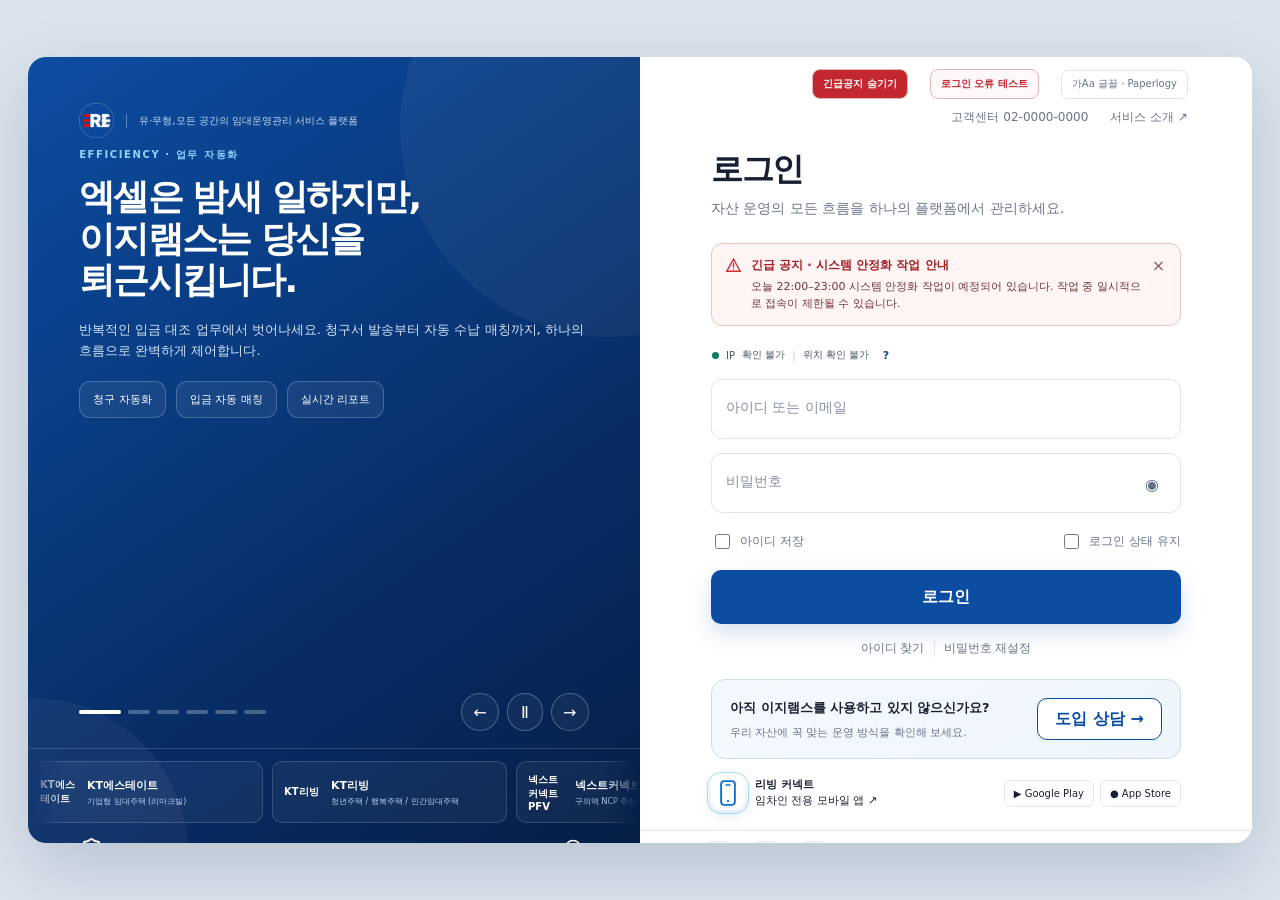
==== index.html @ 1c93552d "Add swipe interaction to client carousel" ====
<!doctype html>
<html lang="ko">

<head>
    <meta charset="utf-8">
    <meta name="viewport" content="width=device-width,initial-scale=1">
    <title>ezREMS Login Renewal V4 · Standalone</title>
    <!-- 외부 연동 · 웹폰트: jsDelivr의 Paperlogy를 사용하며, 실패하면 CSS의 시스템 폰트 순서로 대체합니다. -->
    <link rel="stylesheet" href="https://cdn.jsdelivr.net/gh/fonts-archive/Paperlogy/subsets/Paperlogy-dynamic-subset.css">
    <style>
        :root {
            --blue: #0c4da2;
            --deep: #082f68;
            --navy: #071b34;
            --red: #ef292d;
            --ink: #172033;
            --muted: #68758a;
            --line: #dfe5ec;
            --soft: #f3f6fa;
            --white: #fff;
            --ok: #087d61;
            --shadow: 0 24px 70px rgba(8, 38, 77, .16)
        }

        * {
            box-sizing: border-box
        }

        html,
        body {
            margin: 0;
            min-height: 100%;
            font-family: "Paperlogy", Inter, Pretendard, "Noto Sans KR", system-ui, sans-serif;
            color: var(--ink);
            background: #dbe3ec
        }

        button,
        input {
            font: inherit
        }

        button,
        a {
            touch-action: manipulation
        }

        .canvas {
            min-height: 100vh;
            display: grid;
            place-items: center;
            padding: 28px;
            background-position: center;
            background-repeat: no-repeat;
            background-size: cover;
            transition: background-image .35s ease
        }

        .viewport {
            width: min(1440px, 100%);
            height: min(900px, calc(100vh - 114px));
            min-height: 720px;
            background: white;
            box-shadow: var(--shadow);
            border-radius: 18px;
            overflow: hidden;
            transition: .35s
        }

        .viewport.mobile {
            width: 390px;
            height: 820px;
            min-height: 0;
            overflow: auto
        }

        .app {
            height: 100%;
            display: grid;
            grid-template-columns: 40% 60%;
            background: white
        }

        .marketing {
            position: relative;
            overflow: hidden;
            color: white;
            background: linear-gradient(145deg, #0c4da2, #082e68 60%, #061d43);
            padding: 46px clamp(28px, 4vw, 62px);
            display: flex;
            flex-direction: column
        }

        .marketing.has-background {
            background-repeat: no-repeat;
            background-size: cover
        }


        .marketing.card-background .slides { flex:.82; margin:18px 0; border-radius:22px; background-repeat:no-repeat; background-size:cover; overflow:hidden; box-shadow:0 18px 42px rgba(3,18,41,.3) }
        .marketing.card-background .slide { padding:clamp(24px,3vw,42px); box-sizing:border-box }

        .marketing:before,
        .marketing:after {
            content: "";
            position: absolute;
            border-radius: 50%;
            background: #ffffff0b
        }

        .marketing:before {
            width: 420px;
            height: 420px;
            right: -180px;
            top: -140px
        }

        .marketing:after {
            width: 310px;
            height: 310px;
            left: -150px;
            bottom: -130px
        }

        .logo {
            display: flex;
            align-items: center;
            gap: 12px;
            position: relative;
            z-index: 2
        }

        .wordmark {
            font-size: 29px;
            font-weight: 950;
            font-style: italic;
            letter-spacing: -3px
        }

        .wordmark i {
            font-style: normal;
            color: #ff3c40
        }

        .logo small {
            border-left: 1px solid #ffffff55;
            padding-left: 12px;
            color: #c8d9ed;
            font-size: 10px;
            line-height: 1.4
        }

        .slides {
            flex: 1;
            position: relative;
            z-index: 2
        }

        .slide {
            position: absolute;
            inset: 0;
            display: flex;
            flex-direction: column;
            justify-content: center;
            opacity: 0;
            transform: translateX(25px);
            pointer-events: none;
            transition: .6s ease
        }

        .slide.active {
            opacity: 1;
            transform: none;
            pointer-events: auto
        }

        .kicker {
            font-size: 11px;
            font-weight: 800;
            letter-spacing: .16em;
            color: #8ed4ff;
            margin-bottom: 18px
        }

        .slide h1 {
            font-size: clamp(34px, 3.25vw, 58px);
            line-height: 1.18;
            letter-spacing: -.05em;
            margin: 0 0 24px;
            word-break: keep-all
        }

        .slide p {
            font-size: 15px;
            line-height: 1.8;
            color: #d5e4f5;
            max-width: 530px;
            word-break: keep-all
        }

        .visual {
            margin-top: 34px;
            display: flex;
            gap: 10px
        }

        .chip {
            padding: 10px 13px;
            border: 1px solid #ffffff33;
            background: #ffffff10;
            border-radius: 11px;
            font-size: 11px
        }

        .metric {
            font-size: 42px;
            font-weight: 900;
            letter-spacing: -.04em
        }

        .metric small {
            font-size: 12px;
            font-weight: 500;
            color: #afd2f6;
            margin-left: 6px
        }

        .chart {
            height: 62px;
            display: flex;
            align-items: flex-end;
            gap: 6px
        }

        .chart i {
            display: block;
            width: 17px;
            border-radius: 4px 4px 0 0;
            background: linear-gradient(#62c7ff, #fff);
            opacity: .9
        }

        .controls {
            position: relative;
            z-index: 4;
            display: flex;
            justify-content: space-between;
            align-items: center
        }

        .dots {
            display: flex;
            gap: 7px
        }

        .dot {
            width: 22px;
            height: 4px;
            border: 0;
            padding: 0;
            border-radius: 5px;
            background: #ffffff45;
            cursor: pointer;
            transition: .3s
        }

        .dot.active {
            width: 42px;
            background: #fff
        }

        .arrows {
            display: flex;
            gap: 8px
        }

        .circle {
            width: 38px;
            height: 38px;
            border: 1px solid #ffffff42;
            background: #ffffff0b;
            color: white;
            border-radius: 50%;
            cursor: pointer
        }

        .pause {
            width: auto;
            border-radius: 20px;
            padding: 0 13px
        }

        .access {
            position: relative;
            display: flex;
            flex-direction: column;
            min-width: 0
        }

        .utility {
            min-height: 70px;
            padding: 12px clamp(28px, 5vw, 70px);
            display: flex;
            flex-wrap: wrap;
            align-items: center;
            justify-content: flex-end;
            gap: 10px 22px;
            color: var(--muted);
            font-size: 12px
        }

        .utility a {
            color: inherit;
            text-decoration: none
        }

        .accessmain {
            flex: 1;
            display: grid;
            place-items: center;
            padding: 10px 34px 20px;
            overflow: auto
        }

        .content {
            width: min(470px, 100%)
        }

        .content h2 {
            font-size: 32px;
            letter-spacing: -.04em;
            margin: 0 0 8px
        }

        .intro {
            color: var(--muted);
            font-size: 14px;
            margin: 0 0 25px
        }

        .location-info {
            position: relative;
            display: flex;
            align-items: center;
            gap: 7px;
            min-width: 0;
            margin: 0 0 12px;
            padding: 2px 1px;
            color: var(--muted);
            font-size: 10px
        }

        .connection-pulse {
            width: 7px;
            height: 7px;
            flex: 0 0 auto;
            border-radius: 50%;
            background: var(--ok);
            box-shadow: 0 0 0 0 rgba(8,125,97,.35);
            animation: connection-pulse 1.8s ease-out infinite
        }

        @keyframes connection-pulse {
            0% { box-shadow: 0 0 0 0 rgba(8,125,97,.38) }
            70%,100% { box-shadow: 0 0 0 6px rgba(8,125,97,0) }
        }

        .location-ip-label { color: #475467; font-weight: 500 }
        .location-info b { overflow: hidden; max-width: 150px; color: #475467; font-size: 10px; font-weight: 500; text-overflow: ellipsis; white-space: nowrap }
        .location-divider { color: #c3cad4 }
        .location-help { width: 20px; height: 20px; flex: 0 0 auto; border: 0; border-radius: 50%; padding: 0; background: transparent; color: var(--blue); font-size: 11px; font-weight: 700; cursor: pointer }
        .location-help:hover,.location-help:focus-visible { background: #0c4da20c; outline: 2px solid #0c4da21f }
        .location-help-text { position: absolute; right: 0; bottom: calc(100% + 7px); z-index: 30; width: min(290px, calc(100vw - 48px)); padding: 10px 12px; border-radius: 9px; background: #172033; color: white; box-shadow: 0 10px 28px #1720332e; font-size: 10px; font-weight: 400; line-height: 1.55 }
        .location-help-text[hidden] { display: none }

        @media (prefers-reduced-motion: reduce) {
            .connection-pulse { animation: none; box-shadow: none }
        }

        .field {
            position: relative;
            margin-bottom: 14px
        }

        .field input {
            width: 100%;
            height: 60px;
            border: 1px solid var(--line);
            border-radius: 11px;
            padding: 22px 48px 8px 15px;
            color: var(--ink);
            outline: none;
            background: white;
            transition: .2s
        }

        .field label {
            position: absolute;
            left: 15px;
            top: 20px;
            color: #8490a2;
            font-size: 14px;
            pointer-events: none;
            transition: .18s
        }

        .field input:focus,
        .field input:not(:placeholder-shown) {
            border-color: #7da7d8
        }

        .field input:focus+label,
        .field input:not(:placeholder-shown)+label {
            top: 8px;
            font-size: 10px;
            color: var(--blue);
            font-weight: 700
        }

        .field input.invalid {
            border-color: #d92832
        }

        .eye {
            position: absolute;
            right: 10px;
            top: 12px;
            width: 38px;
            height: 38px;
            border: 0;
            background: transparent;
            color: #607086;
            cursor: pointer;
            border-radius: 8px
        }

        .eye:hover {
            background: var(--soft)
        }

        .error {
            display: none;
            color: #c9232c;
            font-size: 11px;
            margin: -7px 0 12px 4px
        }

        .error.show {
            display: block
        }

        .login-error {
            margin: 16px 0 0;
            padding: 14px 16px;
            border: 1px solid #fecaca;
            border-radius: 10px;
            background: #fff5f5;
            color: #b4232c;
            font-size: 12px;
            line-height: 1.65;
            overflow-wrap: anywhere
        }

        .login-error strong {
            display: block;
            margin-bottom: 3px;
            font-size: 13px
        }

        .login-error p {
            margin: 0
        }

        .checks {
            display: flex;
            justify-content: space-between;
            gap: 12px;
            margin: 18px 0;
            font-size: 12px;
            color: var(--muted)
        }

        .checks label {
            display: flex;
            align-items: center;
            gap: 7px
        }

        .checks input {
            accent-color: var(--blue);
            width: 15px;
            height: 15px
        }

        .loginbtn,
        .ctabtn {
            width: 100%;
            height: 54px;
            border: 0;
            border-radius: 10px;
            font-weight: 800;
            cursor: pointer;
            transition: .2s
        }

        .loginbtn {
            background: var(--blue);
            color: white;
            box-shadow: 0 9px 22px #0c4da22e
        }

        .loginbtn:hover {
            background: var(--deep);
            transform: translateY(-1px)
        }

        .loginbtn:disabled {
            opacity: .7
        }

        .recover {
            text-align: center;
            margin: 16px 0 22px;
            font-size: 12px;
            color: var(--muted)
        }

        .recover button {
            border: 0;
            background: none;
            color: inherit;
            cursor: pointer;
            padding: 0 9px
        }

        .recover button+button {
            border-left: 1px solid var(--line)
        }

        .cta {
            border: 1px solid #cbdced;
            background: linear-gradient(135deg, #f5f9fe, #eef5fc);
            border-radius: 14px;
            padding: 18px;
            display: flex;
            align-items: center;
            justify-content: space-between;
            gap: 15px
        }

        .cta p {
            margin: 0
        }

        .cta b {
            display: block;
            font-size: 13px;
            margin-bottom: 4px
        }

        .cta span {
            font-size: 11px;
            color: var(--muted)
        }

        .ctabtn {
            width: auto;
            height: 42px;
            padding: 0 17px;
            background: white;
            border: 1px solid var(--blue);
            color: var(--blue);
            white-space: nowrap
        }

        .ctabtn:hover {
            background: var(--blue);
            color: white
        }

        .appzone {
            margin-top: 17px;
            display: flex;
            justify-content: space-between;
            align-items: center;
            color: var(--muted);
            font-size: 11px
        }

        .stores {
            display: flex;
            gap: 6px
        }

        .store {
            border: 1px solid var(--line);
            background: white;
            border-radius: 7px;
            padding: 7px 9px;
            color: var(--ink);
            font-size: 10px
        }

        .footer {
            height: 48px;
            padding: 0 clamp(28px, 5vw, 70px);
            display: flex;
            align-items: center;
            justify-content: space-between;
            border-top: 1px solid var(--line);
            font-size: 10px;
            color: #8a95a5
        }

        .footer a {
            color: inherit;
            text-decoration: none;
            margin-right: 14px
        }

        .toast {
            position: fixed;
            right: 25px;
            bottom: 24px;
            padding: 13px 17px;
            background: #083f34;
            color: white;
            border-radius: 10px;
            box-shadow: var(--shadow);
            opacity: 0;
            transform: translateY(80px);
            transition: .3s;
            z-index: 60
        }

        .toast.show {
            opacity: 1;
            transform: none
        }

        .modalback {
            position: fixed;
            inset: 0;
            background: #071b34b3;
            display: none;
            place-items: center;
            padding: 20px;
            z-index: 70
        }

        .modalback.show {
            display: grid
        }

        .modal {
            width: min(430px, 100%);
            background: white;
            border-radius: 17px;
            padding: 26px;
            box-shadow: var(--shadow)
        }

        .modal .kicker {
            color: var(--blue);
            margin-bottom: 8px
        }

        .modal h3 {
            margin: 0 0 10px;
            font-size: 23px
        }

        .modal p {
            color: var(--muted);
            font-size: 13px;
            line-height: 1.65
        }

        .modalnote {
            padding: 11px;
            background: var(--soft);
            border-radius: 9px;
            font-size: 11px !important
        }

        .modal button {
            width: 100%;
            height: 44px;
            border: 0;
            border-radius: 9px;
            background: var(--blue);
            color: white;
            font-weight: 700;
            cursor: pointer
        }

        .mobile .app {
            display: block;
            height: auto;
            min-height: 100%
        }

        .mobile .marketing {
            min-height: 240px;
            padding: 28px 24px
        }

        .mobile .slides {
            min-height: 125px
        }

        .mobile .slide {
            justify-content: flex-end
        }

        .mobile .slide h1 {
            font-size: 25px;
            margin: 0 0 8px
        }

        .mobile .slide p,
        .mobile .visual {
            display: none
        }

        .mobile .controls {
            margin-top: 15px
        }

        .mobile .utility {
            display: none
        }

        .mobile .accessmain {
            display: block;
            padding: 28px 22px
        }

        .mobile .content h2 {
            font-size: 26px
        }

        .mobile .footer {
            padding: 0 22px
        }

        .mobile .footer>span {
            display: none
        }

        .mobile .cta {
            display: block
        }

        .mobile .ctabtn {
            width: 100%;
            margin-top: 12px
        }

        .mobile .appzone {
            align-items: flex-start;
            gap: 10px
        }

        .mobile .checks {
            flex-wrap: wrap
        }

        @media(max-width:850px) {
            .canvas {
                padding: 0
            }

            .viewport {
                width: 100%;
                height: auto;
                min-height: 100vh;
                border-radius: 0
            }

            .app {
                grid-template-columns: 1fr
            }

            .marketing {
                min-height: 270px
            }

            .slide h1 {
                font-size: 30px
            }

            .slide p,
            .visual {
                display: none
            }

            .accessmain {
                padding: 38px 22px
            }

        }

        @media(prefers-reduced-motion:reduce) {
            * {
                scroll-behavior: auto !important;
                transition: none !important
            }

            .slide {
                transform: none
            }
        }

        /* 좌측 category · eyebrow를 우측 로그인 제목과 같은 높이에 정렬 */
        .slides {
            --slide-start: 12px
        }

        .slide {
            justify-content: flex-start;
            padding-top: var(--slide-start)
        }

        .kicker {
            flex: 0 0 auto;
            margin-bottom: 14px;
            font-size: 10px;
            line-height: 1.4
        }

        .slide h1 {
            font-size: clamp(30px, 2.65vw, 44px);
            line-height: 1.16;
            margin-bottom: 18px
        }

        .slide p {
            display: -webkit-box;
            overflow: hidden;
            -webkit-box-orient: vertical;
            -webkit-line-clamp: 6;
            font-size: 13px;
            line-height: 1.62;
            max-height: 8.1em;
            margin: 0
        }

        .visual {
            margin-top: 20px
        }

        .visual .chip {
            flex: 0 0 auto;
            white-space: nowrap
        }

        .ezrems_bi_logo {
            display: block;
            width: auto;
            height: 35px;
            object-fit: contain
        }

        .logo small {
            white-space: nowrap
        }

        .footer-right {
            position: relative;
            display: flex;
            align-items: center;
            gap: 12px
        }

        .theme-button {
            display: inline-flex;
            align-items: center;
            justify-content: center;
            flex: 0 0 32px;
            width: 32px;
            height: 32px;
            padding: 6px;
            border: 0;
            border-radius: 8px;
            background: transparent;
            cursor: pointer
        }

        .theme-button:hover {
            background: var(--soft)
        }

        .theme-button:focus-visible {
            outline: 2px solid var(--blue);
            outline-offset: 3px
        }

        .theme-button img {
            display: block;
            width: 18px;
            height: 18px;
            opacity: .65
        }

        .theme-button.has-tooltip::after {
            left: auto;
            right: 0;
            transform: translateY(6px)
        }

        .theme-button.has-tooltip:hover::after,
        .theme-button.has-tooltip:focus-visible::after {
            transform: translateY(0)
        }

        .layout-panel {
            position: absolute;
            right: 0;
            bottom: calc(100% + 12px);
            z-index: 110;
            width: 240px;
            max-width: calc(100vw - 32px);
            padding: 16px;
            border: 1px solid var(--line);
            border-radius: 12px;
            background: #fff;
            color: var(--ink);
            box-shadow: 0 12px 32px #17203326;
            font-size: 12px
        }

        .layout-panel fieldset {
            margin: 0;
            padding: 0;
            border: 0
        }

        .layout-panel legend {
            margin-bottom: 12px;
            font-size: 14px;
            font-weight: 700
        }

        .layout-option {
            display: flex;
            align-items: center;
            gap: 10px;
            padding: 10px;
            border: 0;
            border-radius: 8px;
            cursor: pointer
        }

        .layout-option + .layout-option { margin-top: 8px }
        .layout-option:has(input:checked) { border-color: var(--blue); background: var(--soft) }
        .layout-option input { accent-color: var(--blue) }
        .layout-option small { display: block; margin-top: 4px; color: var(--muted); font-size: 10px }

        .background-theme-settings { margin-top:16px !important; padding-top:16px !important; border-top:1px solid var(--line) !important }
        .theme-select-label { display:block; margin-bottom:7px; color:var(--muted); font-size:10px }
        #backgroundThemeSelect { width:100%; min-height:40px; padding:8px 30px 8px 10px; border:1px solid var(--line); border-radius:8px; background:#fff; color:var(--ink); font:inherit }
        #backgroundThemeSelect:focus { outline:3px solid #0c4da21a; border-color:var(--blue) }
        #backgroundThemeSelect:disabled { color:#98a2b3; background:var(--soft) }
        #backgroundThemeHelp { display:block; margin-top:7px; color:var(--muted); font-size:10px; line-height:1.45 }

        html[data-layout="full"] .canvas { padding: 0 }
        html[data-layout="full"] .viewport {
            width: 100%;
            height: 100vh;
            height: 100dvh;
            min-height: 0;
            border-radius: 0;
            box-shadow: none
        }
        html[data-layout="full"] .access { min-height: 0 }
        html[data-layout="full"] .accessmain { min-height: 0; align-items: safe center }
        html[data-layout="full"] .utility,
        html[data-layout="full"] .footer { flex-shrink: 0 }

        @media(max-width:850px) {
            html[data-layout="full"] .viewport { height: auto; min-height: 100vh; min-height: 100dvh }
            html[data-layout="full"] .app { height: auto; min-height: 100vh; min-height: 100dvh }
            .footer { height: auto; min-height: 48px; flex-wrap: wrap; gap: 10px; padding-top: 10px; padding-bottom: 10px }
            .footer-right { margin-left: auto }
        }

        .font-picker {
            position: relative
        }

        .font-button {
            height: 30px;
            padding: 0 10px;
            border: 1px solid var(--line);
            border-radius: 7px;
            background: white;
            color: var(--muted);
            font-size: 10px;
            cursor: pointer
        }

        .font-button:hover,
        .font-button[aria-expanded="true"] {
            border-color: var(--blue);
            color: var(--blue)
        }

        .font-menu {
            position: absolute;
            right: 0;
            bottom: 38px;
            width: 210px;
            margin: 0;
            padding: 6px;
            list-style: none;
            border: 1px solid var(--line);
            border-radius: 11px;
            background: white;
            box-shadow: 0 14px 36px #102c4c26;
            display: none;
            z-index: 80
        }

        .font-menu.show {
            display: block
        }

        .font-menu button {
            width: 100%;
            padding: 9px 10px;
            border: 0;
            border-radius: 7px;
            background: white;
            color: var(--ink);
            text-align: left;
            font-size: 12px;
            cursor: pointer
        }

        .font-menu button:hover,
        .font-menu button.active {
            background: var(--soft);
            color: var(--blue);
            font-weight: 700
        }

        .font-menu small {
            display: block;
            margin-top: 2px;
            color: var(--muted);
            font-size: 9px;
            font-weight: 400
        }

        :root {
            --ui-font: "Paperlogy", Pretendard, "Noto Sans KR", system-ui, sans-serif
        }

        html,
        body {
            font-family: var(--ui-font)
        }

        .visual.stacked {
            flex-direction: column;
            align-items: flex-start;
            gap: 7px
        }

        .visual.stacked .chip {
            display: block;
            width: auto;
            max-width: 100%;
            overflow: hidden;
            text-overflow: ellipsis;
            white-space: nowrap;
            line-height: 1.45
        }

        .client-references {
            display: none;
            position: relative;
            z-index: 5;
            margin: 17px calc(clamp(28px, 4vw, 62px) * -1) -16px;
            padding: 12px 0 0;
            border-top: 1px solid #ffffff24;
            overflow: visible
        }

        .version4 .client-references {
            display: block
        }

        .references-label {
            padding: 0 clamp(28px, 4vw, 62px) 9px;
            color: #9dc7ee;
            font-size: 9px;
            font-weight: 800;
            letter-spacing: .15em
        }

        .marquee {
            overflow: hidden;
            mask-image: linear-gradient(90deg, transparent, #000 6%, #000 94%, transparent);
            cursor: grab;
            touch-action: pan-y;
            user-select: none
        }

        .marquee.is-dragging { cursor: grabbing }

        .marquee-track {
            display: flex;
            width: max-content;
            animation: clientRoll var(--client-roll-duration, 36s) linear infinite
        }

        .marquee:hover .marquee-track,
        .marquee:focus-within .marquee-track,
        .marquee.is-dragging .marquee-track {
            animation-play-state: paused
        }

        .version4 .client-references.slide-effect-off {
            display: none
        }

        .marquee-group {
            display: flex;
            gap: 9px;
            padding-right: 9px
        }

        .client-card {
            width: 220px;
            height: 55px;
            padding: 9px 11px;
            border: 1px solid #ffffff26;
            border-radius: 10px;
            background: #ffffff0c;
            color: white;
            display: flex;
            align-items: center;
            gap: 9px;
            text-decoration: none
        }

        .client-logo {
            width: 38px;
            height: 30px;
            object-fit: contain;
            filter: brightness(0) invert(1);
            opacity: .9
        }

        .client-logo-fallback {
            display: none;
            width: 38px;
            font-size: 10px;
            font-weight: 900;
            color: #fff
        }

        .client-copy {
            min-width: 0
        }

        .client-copy b,
        .client-copy span {
            display: block;
            overflow: hidden;
            text-overflow: ellipsis;
            white-space: nowrap
        }

        .client-copy b {
            font-size: 11px
        }

        .client-copy span {
            margin-top: 3px;
            color: #bcd3eb;
            font-size: 8px
        }

        @keyframes clientRoll {
            from {
                transform: translateX(var(--client-drag-offset, 0px))
            }
            to {
                transform: translateX(calc(-50% + var(--client-drag-offset, 0px)))
            }
        }

        .version4 {
            grid-template-columns: 50% 50%
        }

        .version4 .marketing {
            padding-bottom: 30px
        }

        .version4 .content {
            width: min(470px, 100%)
        }

        .version4 .slide h1 {
            font-size: clamp(31px, 2.8vw, 48px)
        }

        .mobile .slides {
            --slide-start: 28px
        }

        .mobile .slide {
            justify-content: flex-start
        }

        .mobile .slide h1 {
            font-size: 25px
        }

        @media(max-width:850px) {
            .slides {
                --slide-start: 32px
            }

            .slide {
                justify-content: flex-start
            }

            .slide h1 {
                font-size: 28px
            }
        }

        @media(max-width:850px) {
            .version4 {
                display: block
            }

            .version4 .client-references {
                display: none
            }
        }

        @media(prefers-reduced-motion:reduce) {
            .marquee-track {
                animation: none
            }
        }

        .client-card {
            width: 235px;
            height: 62px
        }

        .references-header {
            display: flex;
            align-items: center;
            gap: 15px;
            padding: 0 clamp(28px, 4vw, 62px) 9px
        }

        .references-header .references-title {
            flex: 1;
            min-width: 0
        }

        .references-settings {
            position: relative;
            flex: 0 0 auto;
            margin-left: auto
        }

        .references-settings .theme-button { border: 0 }
        .references-settings .theme-button:hover { background: #ffffff18 }
        .references-settings .theme-button:focus-visible { outline-color: #fff }
        .references-settings .theme-button img { filter: brightness(0) invert(1); opacity: 1 }

        .references-header .references-label {
            display: flex;
            flex-wrap: wrap;
            align-items: center;
            gap: 10px;
            padding: 0
        }

        .references-text-link {
            color: #fff;
            font-size: 9px;
            font-weight: 800;
            letter-spacing: 0;
            text-decoration: underline;
            text-decoration-color: #ffffff70;
            text-underline-offset: 3px;
            white-space: nowrap
        }

        .references-text-link:hover,
        .references-text-link:focus {
            color: #bfe2ff;
            text-decoration-color: currentColor
        }

        .utility .font-menu {
            top: 38px;
            bottom: auto
        }

        .utility .font-button {
            height: 29px
        }

        .living-link {
            color: var(--ink);
            text-decoration: none;
            display: inline-flex;
            align-items: center;
            gap: 10px
        }

        .living-app-icon {
            position: relative;
            flex: 0 0 auto;
            width: 34px;
            height: 34px;
            display: grid;
            place-items: center;
            border-radius: 11px;
            background: transparent;
            box-shadow: 0 0 0 0 #2aaee05c, 0 5px 14px #0c4da226;
            animation: livingAppPulse 2.5s ease-out infinite
        }

        .living-app-icon:before {
            content: "";
            position: absolute;
            inset: -4px;
            border: 1px solid #37b8eb73;
            border-radius: 14px;
            animation: livingAppOrbit 2.5s ease-in-out infinite
        }

        .living-app-icon img {
            position: relative;
            z-index: 1;
            width: 30px;
            height: 30px;
            display: block
        }

        .living-copy {
            display: block;
            line-height: 1.5
        }

        @keyframes livingAppPulse {
            0%, 42% { box-shadow: 0 0 0 0 #2aaee05c, 0 5px 14px #0c4da226 }
            78%, 100% { box-shadow: 0 0 0 9px #2aaee000, 0 5px 14px #0c4da226 }
        }

        @keyframes livingAppOrbit {
            0%, 100% { transform: scale(.94); opacity: .3 }
            50% { transform: scale(1.05); opacity: .85 }
        }

        @media(prefers-reduced-motion:reduce) {
            .living-app-icon,
            .living-app-icon:before { animation: none }
        }

        .living-link:hover b,
        .living-link:focus b {
            color: var(--blue)
        }

        .store {
            text-decoration: none;
            display: inline-flex;
            align-items: center;
            justify-content: center
        }

        .store:hover,
        .store:focus {
            border-color: var(--blue);
            color: var(--blue)
        }

        .references-title {
            display: flex;
            align-items: center;
            gap: 9px
        }

        .trust-icon {
            position: relative;
            flex: 0 0 auto;
            width: 25px;
            height: 25px;
            display: grid;
            place-items: center;
            background: transparent
        }

        .trust-icon:before {
            content: none;
            position: absolute;
            inset: -4px;
            border: 1px solid #9cddff99;
            border-radius: 50%;
            opacity: .65;
            animation: trustOrbit 2.4s ease-in-out infinite
        }

        .trust-icon img {
            position: relative;
            z-index: 1;
            width: 23px;
            height: 23px;
            display: block;
            filter: brightness(0) invert(1)
        }

        @keyframes trustPulse {

            0%,
            42% {
                box-shadow: 0 0 0 0 #7dd3ff80, 0 5px 14px #031a3760
            }

            78%,
            100% {
                box-shadow: 0 0 0 10px #7dd3ff00, 0 5px 14px #031a3760
            }
        }

        @keyframes trustOrbit {

            0%,
            100% {
                transform: scale(.9);
                opacity: .25
            }

            50% {
                transform: scale(1.08);
                opacity: .85
            }
        }

        @media(prefers-reduced-motion:reduce) {

            .trust-icon,
            .trust-icon:before {
                animation: none
            }
        }

        .client-references .references-header {
            padding: 9px clamp(28px, 4vw, 62px) 0
        }

        .has-tooltip {
            position: relative
        }

        .has-tooltip::after {
            content: attr(data-tooltip);
            position: absolute;
            left: 50%;
            bottom: calc(100% + 11px);
            z-index: 100;
            max-width: 260px;
            padding: 8px 12px;
            border-radius: 7px;
            background: rgba(15, 23, 42, .94);
            color: #fff;
            font-size: 10px;
            font-weight: 500;
            line-height: 1.45;
            white-space: nowrap;
            box-shadow: 0 10px 18px -4px rgba(0, 0, 0, .26);
            backdrop-filter: blur(4px);
            opacity: 0;
            visibility: hidden;
            pointer-events: none;
            transform: translateX(-50%) translateY(6px);
            transition: opacity .2s ease, visibility .2s ease, transform .2s cubic-bezier(.4, 0, .2, 1)
        }

        .has-tooltip::before {
            content: "";
            position: absolute;
            left: 50%;
            bottom: calc(100% + 5px);
            z-index: 101;
            border-width: 6px 6px 0;
            border-style: solid;
            border-color: rgba(15, 23, 42, .94) transparent transparent;
            opacity: 0;
            visibility: hidden;
            pointer-events: none;
            transform: translateX(-50%) translateY(6px);
            transition: opacity .2s ease, visibility .2s ease, transform .2s cubic-bezier(.4, 0, .2, 1)
        }

        .has-tooltip:hover::after,
        .has-tooltip:hover::before,
        .has-tooltip:focus-visible::after,
        .has-tooltip:focus-visible::before {
            opacity: 1;
            visibility: visible;
            transform: translateX(-50%) translateY(0)
        }

        .tooltip-bottom::after {
            top: calc(100% + 11px);
            bottom: auto
        }

        .tooltip-bottom::before {
            top: calc(100% + 5px);
            bottom: auto;
            border-width: 0 6px 6px;
            border-color: transparent transparent rgba(15, 23, 42, .94)
        }

        @media(prefers-reduced-motion:reduce) {

            .has-tooltip::after,
            .has-tooltip::before {
                transition: none
            }
        }

        .emergency-test {
            padding: 7px 10px;
            border: 1px solid #e3b5b8;
            border-radius: 8px;
            background: #fff8f8;
            color: #c32730;
            font-size: 10px;
            font-weight: 800;
            cursor: pointer
        }

        .emergency-test[aria-expanded="true"] {
            background: #c32730;
            color: #fff
        }

        .emergency {
            position: relative;
            margin: 0 0 17px;
            padding: 13px 38px 13px 39px;
            border: 1px solid #efc2c4;
            border-radius: 11px;
            background: #fff5f5;
            color: #713338
        }

        .emergency[hidden] {
            display: none
        }

        .emergency-icon {
            position: absolute;
            left: 13px;
            top: 13px;
            width: 17px;
            height: 17px;
            color: #d22d35
        }

        .emergency b {
            display: block;
            font-size: 12px;
            margin-bottom: 4px;
            color: #a51f27
        }

        .emergency p {
            margin: 0;
            font-size: 11px;
            line-height: 1.55
        }

        .emergency-close {
            position: absolute;
            right: 8px;
            top: 8px;
            width: 27px;
            height: 27px;
            border: 0;
            border-radius: 6px;
            background: transparent;
            color: #8d5a5d;
            cursor: pointer
        }

        .emergency-close:hover {
            background: #f6dfe0
        }

        .footer-left {
            display: flex;
            align-items: center;
            gap: 14px
        }

        .footer-links {
            display: flex;
            align-items: center
        }

        .sns-links {
            display: flex;
            align-items: center;
            gap: 6px
        }

        .sns-link {
            width: 28px;
            height: 28px;
            border: 1px solid var(--line);
            border-radius: 7px;
            display: grid;
            place-items: center;
            color: #77869a;
            background: #fff
        }

        .sns-link:hover,
        .sns-link:focus {
            border-color: var(--blue);
            color: var(--blue)
        }

        .sns-link svg {
            width: 14px;
            height: 14px
        }

        .mobile .footer-left {
            align-items: flex-start;
            flex-direction: column;
            gap: 7px
        }

        .client-floating-tooltip {
            position: fixed;
            z-index: 200;
            max-width: 310px;
            padding: 9px 13px;
            border-radius: 7px;
            background: rgba(15, 23, 42, .96);
            color: #fff;
            font-size: 10px;
            font-weight: 500;
            line-height: 1.5;
            box-shadow: 0 12px 22px -5px rgba(0, 0, 0, .32);
            backdrop-filter: blur(4px);
            opacity: 0;
            visibility: hidden;
            pointer-events: none;
            transform: translate(-50%, 6px);
            transition: opacity .2s ease, visibility .2s ease, transform .2s cubic-bezier(.4, 0, .2, 1)
        }

        .client-floating-tooltip.show {
            opacity: 1;
            visibility: visible;
            transform: translate(-50%, 0)
        }

        .client-floating-tooltip:after {
            content: "";
            position: absolute;
            left: 50%;
            bottom: -6px;
            transform: translateX(-50%);
            border-width: 6px 6px 0;
            border-style: solid;
            border-color: rgba(15, 23, 42, .96) transparent transparent
        }

        .client-floating-tooltip.below:after {
            top: -6px;
            bottom: auto;
            border-width: 0 6px 6px;
            border-color: transparent transparent rgba(15, 23, 42, .96)
        }

        @media(prefers-reduced-motion:reduce) {
            .client-floating-tooltip {
                transition: none
            }
        }

        .client-card .client-logo {
            display: block;
            flex: 0 0 38px;
            width: 38px;
            height: 30px;
            margin: auto 0;
            object-fit: contain;
            object-position: center center
        }

        .client-card .client-logo.is-square {
            width: 30px;
            height: 30px;
            flex: 0 0 38px;
            margin: 0;
            align-self: center;
            object-fit: contain;
            object-position: center center
        }
    </style>
</head>

<body>
    <main class="canvas">
        <section class="viewport" id="viewport">
            <div class="app">
                <aside class="marketing" aria-label="이지램스 주요 가치">
                    <div class="logo"><img class="ezrems_bi_logo" src="./images/ezrems_bi.png"
                            alt="ezREMS"><small>유·무형,모든 공간의 임대운영관리 서비스 플랫폼</small></div>
                    <div class="slides" id="slides" aria-live="polite"></div>
                    <div class="controls">
                        <div class="dots" id="dots"></div>
                        <div class="arrows"><button class="circle has-tooltip" id="prev" aria-label="이전 슬라이드"
                                data-tooltip="이전 메시지">←</button><button class="circle pause has-tooltip" id="pause"
                                aria-label="자동 재생 일시정지" data-tooltip="슬라이드 자동 재생을 멈춥니다.">Ⅱ</button><button
                                class="circle has-tooltip" id="next" aria-label="다음 슬라이드"
                                data-tooltip="다음 메시지">→</button></div>
                    </div>
                    <section class="client-references" id="clientReferences" aria-label="이지램스 고객사">
                        <div class="marquee">
                            <div class="marquee-track" id="clientTrack"></div>
                        </div>
                        <div class="references-header">
                            <div class="references-title"><span class="trust-icon" aria-hidden="true"><img
                                        src="./images/icons/shield-check.svg" alt=""></span>
                                <div class="references-label"><span>업계 선두주자들이 함께하고 있습니다.</span><a
                                        class="references-text-link" href="https://ezrems-login-admin.pages.dev/client_report.html"
                                        target="_blank" rel="noopener noreferrer">전체 성공 사례 보기 →</a></div>
                            </div>
                            <div class="references-settings">
                            <button class="theme-button has-tooltip" id="themeButton" type="button"
                                aria-label="화면 구성" data-tooltip="화면 구성" aria-expanded="false" aria-controls="layoutPanel">
                                <img src="./images/icons/palette.svg" alt="" aria-hidden="true">
                            </button>
                            <div class="layout-panel" id="layoutPanel" hidden>
                                <fieldset>
                                    <legend>화면 구성</legend>
                                    <label class="layout-option"><input type="radio" name="layout" value="card" checked>
                                        <span>카드형<small>Card type · 여백이 있는 기본 화면</small></span>
                                    </label>
                                    <label class="layout-option"><input type="radio" name="layout" value="full">
                                        <span>전체 화면형<small>Full Screen type · 화면에 꽉 채우기</small></span>
                                    </label>
                                </fieldset>
                                <fieldset class="background-theme-settings">
                                    <legend>배경 이미지 테마</legend>
                                    <label for="backgroundThemeSelect" class="theme-select-label">등록된 테마 선택</label>
                                    <select id="backgroundThemeSelect" disabled><option value="">관리자 기본 테마</option></select>
                                    <small id="backgroundThemeHelp">테마 데이터를 불러오는 중입니다.</small>
                                </fieldset>
                            </div>
                            </div>
                        </div>
                    </section>
                </aside>
                <section class="access">
                    <nav class="utility"><button class="emergency-test has-tooltip tooltip-bottom" id="emergencyTest"
                            type="button" aria-expanded="false" aria-controls="emergencyNotice"
                            data-tooltip="긴급 공지 표시 상태를 테스트합니다.">긴급공지 테스트</button>
                        <button class="emergency-test has-tooltip tooltip-bottom" id="loginErrorTest"
                            type="button" aria-expanded="false" aria-controls="loginError"
                            data-tooltip="아이디·비밀번호 오류 메시지를 표시하거나 숨깁니다.">로그인 오류 테스트</button>
                        <div class="font-picker"><button class="font-button has-tooltip tooltip-bottom" id="fontButton"
                                type="button" aria-expanded="false" aria-controls="fontMenu"
                                data-tooltip="화면에 적용할 한글 글꼴을 선택합니다.">가Aa 글꼴 · Paperlogy</button>
                            <ul class="font-menu" id="fontMenu" aria-label="한글 글꼴 선택">
                                <li><button type="button" data-font="paperlogy">Paperlogy<small>한글·영문·숫자 균형 · 기본값</small></button></li>
                                <li><button type="button" data-font="pretendard">Pretendard<small>균형 잡힌 현대적 UI ·
                                            추천</small></button></li>
                                <li><button type="button" data-font="noto">Noto Sans KR<small>명확하고 안정적인 화면
                                            가독성</small></button></li>
                                <li><button type="button" data-font="suit">SUIT<small>숫자와 한글이 선명한 업무용
                                            서체</small></button></li>
                                <li><button type="button" data-font="spoqa">Spoqa Han Sans Neo<small>작은 본문에 강한 친근한
                                            서체</small></button></li>
                                <li><button type="button" data-font="ibm">IBM Plex Sans KR<small>전문적이고 구조적인
                                            인상</small></button></li>
                                <li><button type="button" data-font="system">시스템 기본 글꼴<small>기기 환경에 최적화된 기본
                                            서체</small></button></li>
                            </ul>
                        </div><a class="has-tooltip tooltip-bottom" href="#" data-tooltip="로그인 및 서비스 이용 문의">고객센터
                            02-0000-0000</a><a class="has-tooltip tooltip-bottom" href="#"
                            data-tooltip="이지램스 서비스 소개를 확인합니다.">서비스 소개 ↗</a>
                    </nav>
                    <div class="accessmain">
                        <div class="content">
                            <h2>로그인</h2>
                            <p class="intro">자산 운영의 모든 흐름을 하나의 플랫폼에서 관리하세요.</p>
                            <aside class="emergency" id="emergencyNotice" role="alert" hidden><svg
                                    class="emergency-icon" viewBox="0 0 24 24" fill="none" aria-hidden="true">
                                    <path d="M12 3 2.5 20h19L12 3Z" stroke="currentColor" stroke-width="2" />
                                    <path d="M12 9v5m0 3h.01" stroke="currentColor" stroke-width="2"
                                        stroke-linecap="round" />
                                </svg><b id="emergencyTitle">긴급 공지</b>
                                <p id="emergencyMessage"></p><button class="emergency-close" id="emergencyClose"
                                    type="button" aria-label="긴급 공지 닫기">×</button>
                            </aside>
                            <form id="form" novalidate>
                                <div class="location-info" id="locationInfo" aria-live="polite">
                                    <span class="connection-pulse" aria-hidden="true"></span>
                                    <span class="location-ip-label">IP</span><b id="currentIp">확인 중…</b>
                                    <span class="location-divider" aria-hidden="true">|</span>
                                    <b id="currentLocation">위치 확인 중…</b>
                                    <button class="location-help" id="locationHelp" type="button" aria-label="위치정보 안내" aria-expanded="false" aria-controls="locationHelpText">?</button>
                                    <div class="location-help-text" id="locationHelpText" role="tooltip" hidden>공인 IP를 기준으로 확인한 대략적인 지역 정보입니다. 실제 접속 위치와 다를 수 있습니다.</div>
                                </div>
                                <div class="field"><input id="uid" placeholder=" " autocomplete="username"><label
                                        for="uid">아이디 또는 이메일</label></div>
                                <p class="error" id="uiderr">아이디를 입력해 주세요.</p>
                                <div class="field"><input id="pw" type="password" placeholder=" "
                                        autocomplete="current-password"><label for="pw">비밀번호</label><button
                                        type="button" class="eye" id="eye" aria-label="비밀번호 표시">◉</button></div>
                                <p class="error" id="pwerr">비밀번호를 입력해 주세요.</p>
                                <div class="login-error" id="loginError" role="alert" aria-atomic="true" hidden>
                                    <strong>아이디 또는 비밀번호가 올바르지 않습니다.</strong>
                                    <p>입력한 정보를 다시 확인해 주세요. 비밀번호는 대소문자를 구분합니다.</p>
                                </div>
                                <div class="checks"><label><input type="checkbox">아이디 저장</label><label><input
                                            type="checkbox">로그인 상태 유지</label></div><button class="loginbtn" id="login"
                                    type="submit">로그인</button>
                            </form>
                            <div class="recover"><button type="button" class="help">아이디 찾기</button><button type="button"
                                    class="help">비밀번호 재설정</button></div>
                            <div class="cta">
                                <p><b>아직 이지램스를 사용하고 있지 않으신가요?</b><span>우리 자산에 꼭 맞는 운영 방식을 확인해 보세요.</span></p><button
                                    class="ctabtn consult" type="button">도입 상담 →</button>
                            </div>
                            <div class="appzone"><a class="living-link has-tooltip" href="https://app.ezrems.com"
                                    target="_blank" rel="noopener noreferrer" data-tooltip="리빙 커넥트 웹 서비스로 이동합니다."><span class="living-app-icon" aria-hidden="true"><img src="./images/icons/living-connect-app.svg" alt=""></span><span class="living-copy"><b>리빙 커넥트</b><br>임차인 전용 모바일 앱 ↗</span></a>
                                <div class="stores"><a class="store has-tooltip"
                                        href="https://play.google.com/store/apps/details?id=com.ezrems.living_connect"
                                        target="_blank" rel="noopener noreferrer" aria-label="리빙 커넥트 Google Play"
                                        data-tooltip="Google Play에서 다운로드">▶ Google Play</a><a class="store has-tooltip"
                                        href="https://apps.apple.com/kr/app/리빙-커넥트/id6749531930" target="_blank"
                                        rel="noopener noreferrer" aria-label="리빙 커넥트 App Store"
                                        data-tooltip="App Store에서 다운로드">● App Store</a></div>
                            </div>
                        </div>
                    </div>
                    <footer class="footer">
                        <div class="footer-left">
                            <nav class="sns-links" aria-label="이지램스 관련 채널"><a class="sns-link has-tooltip"
                                    href="https://www.youtube.com/@ezrems_official" target="_blank"
                                    rel="noopener noreferrer" aria-label="이지램스 유튜브" data-tooltip="이지램스 공식 유튜브 채널을 새 창으로 엽니다."><svg viewBox="0 0 24 24" aria-hidden="true">
                                        <rect x="2" y="5" width="20" height="14" rx="5" fill="#ff0033" />
                                        <path d="m10 9 6 3-6 3Z" fill="#fff" />
                                    </svg></a><a class="sns-link has-tooltip" href="https://www.instagram.com/ezrems_official/"
                                    target="_blank" rel="noopener noreferrer" aria-label="이지램스 인스타그램" data-tooltip="이지램스 공식 인스타그램을 새 창으로 엽니다."><svg
                                        viewBox="0 0 24 24" aria-hidden="true">
                                        <defs><linearGradient id="instagramGradientV4" x1="3" y1="21" x2="21" y2="3" gradientUnits="userSpaceOnUse"><stop stop-color="#ffb000"/><stop offset=".48" stop-color="#f51f62"/><stop offset="1" stop-color="#7b38d8"/></linearGradient></defs>
                                        <rect x="2" y="2" width="20" height="20" rx="6" fill="url(#instagramGradientV4)"/>
                                        <rect x="6.5" y="6.5" width="11" height="11" rx="3.5" fill="none" stroke="#fff" stroke-width="1.8"/>
                                        <circle cx="12" cy="12" r="2.7" fill="none" stroke="#fff" stroke-width="1.8"/>
                                        <circle cx="16.1" cy="7.9" r="1" fill="#fff"/>
                                    </svg></a><a class="sns-link has-tooltip" href="https://www.easysafe.co.kr" target="_blank"
                                    rel="noopener noreferrer" aria-label="안전보건관리 EASY SAFE" data-tooltip="안전보건관리 EASY SAFE 서비스를 새 창으로 엽니다."><svg viewBox="0 0 24 24" fill="none"
                                        stroke="currentColor" stroke-width="2" aria-hidden="true">
                                        <path d="M12 3 5 6v5c0 4.6 2.8 8 7 10 4.2-2 7-5.4 7-10V6l-7-3Z" />
                                        <path d="m9 12 2 2 4-5" />
                                    </svg></a></nav>
                            <div class="footer-links"><a href="#">이용약관</a><a href="#"><b>개인정보처리방침</b></a></div>
                        </div>
                        <div class="footer-right"><span>© 2026 ZEONS, Inc.</span>

                        </div>
                    </footer>
                </section>
            </div>
        </section>
    </main>
    <div class="toast" id="toast" role="status">✓ 로그인 요청을 확인했습니다. (데모)</div>
    <div class="modalback" id="modal" role="dialog" aria-modal="true" aria-labelledby="modalTitle">
        <div class="modal"><span class="kicker">FREE CONSULTING</span>
            <h3 id="modalTitle">1:1 무료 도입 컨설팅</h3>
            <p>운영 중인 자산 유형과 고민을 알려주시면 이지램스 전문가가 적합한 도입 방식을 안내합니다.</p>
            <p class="modalnote">라이브 목업에서는 개인정보를 수집하지 않습니다. 실제 구현 시 개인정보 수집 동의와 상담 신청 폼을 연결합니다.</p><button
                id="close">확인</button>
        </div>
    </div>
    <!-- 로컬 폴백 데이터: Cloudflare 콘텐츠 API 장애 시 마지막 안전 화면을 구성합니다. -->
    <script src="./js/marketing-slides.js"></script>
    <script src="./js/client-references-fallback.js"></script>
    <script src="./js/emergency-notice-fallback.js"></script>
    <script>
        // 외부 연동 1 · 로그인 콘텐츠: Cloudflare Pages Functions가 KV/R2의 공개 데이터를 전달합니다.
        // 이 주소를 바꾸면 긴급공지, 마케팅 패널·배경 테마, 고객사 데이터, IP 위치 조회가 함께 영향을 받습니다.
        const CONTENT_ORIGIN = 'https://ezrems-login-admin.pages.dev';
        const loginErrorTest = document.querySelector('#loginErrorTest');
        const loginError = document.querySelector('#loginError');
        const setLoginErrorVisible = visible => {
            loginError.hidden = !visible;
            loginErrorTest.setAttribute('aria-expanded', String(visible));
            loginErrorTest.textContent = visible ? '로그인 오류 숨기기' : '로그인 오류 테스트';
        };
        loginErrorTest.addEventListener('click', () => setLoginErrorVisible(loginError.hidden));
        document.querySelector('#form').addEventListener('input', event => {
            if (event.target.matches('#uid, #pw')) setLoginErrorVisible(false);
        });
        document.querySelector('#form').addEventListener('submit', () => setLoginErrorVisible(false));
        const currentIp = document.querySelector('#currentIp'), currentLocation = document.querySelector('#currentLocation'), locationHelp = document.querySelector('#locationHelp'), locationHelpText = document.querySelector('#locationHelpText');
        const setLocationHelpVisible = visible => { locationHelpText.hidden = !visible; locationHelp.setAttribute('aria-expanded', String(visible)) };
        locationHelp.addEventListener('click', () => setLocationHelpVisible(locationHelpText.hidden));
        document.addEventListener('click', event => { if (!event.target.closest('#locationInfo')) setLocationHelpVisible(false) });
        document.addEventListener('keydown', event => { if (event.key === 'Escape' && !locationHelpText.hidden) { setLocationHelpVisible(false); locationHelp.focus() } });
        // 외부 연동 2 · IP 위치정보: 브라우저 GPS가 아닌 접속 IP 기반의 대략적 위치입니다.
        // 5초 안에 응답하지 않거나 실패해도 로그인 기능은 중단하지 않고 "확인 불가"로 표시합니다.
        async function loadConnectionLocation() {
            const controller = new AbortController(), timeout = setTimeout(() => controller.abort(), 5000);
            try {
                const response = await fetch(`${CONTENT_ORIGIN}/api/location`, { cache: 'no-store', signal: controller.signal });
                if (!response.ok) throw new Error('location unavailable');
                const data = await response.json();
                if (!data.ip) throw new Error('location unavailable');
                const parts = [data.city, data.region, data.country].filter((value, index, values) => value && values.indexOf(value) === index);
                currentIp.textContent = data.ip;
                currentIp.title = data.ip;
                currentLocation.textContent = parts.join(', ') || '위치 확인 불가';
                currentLocation.title = currentLocation.textContent;
            } catch (error) {
                currentIp.textContent = '확인 불가';
                currentLocation.textContent = '위치 확인 불가';
            } finally { clearTimeout(timeout) }
        }
        loadConnectionLocation();
        // 공개 읽기 API 기준 경로. 저장/수정용 관리자 API와 달리 인증 토큰을 전송하지 않습니다.
        // 외부 연동 1 세부: marketing-slides, client-references, emergency-notice는 각각 로컬 폴백 JS를 가집니다.
        // 외부 연동 3 · 로그인 계정(내부 시스템): 아래 formEl.onsubmit은 현재 0.9초 UI 목업입니다.
        // 실제 적용 시 이 구간만 내부 인증 API의 HTTPS POST로 교체하고 비밀번호를 URL·로그·localStorage에 남기지 마십시오.
        const CONTENT_BASE = `${CONTENT_ORIGIN}/api/public-content`;
        const contentAssetUrl = path => { const value = String(path || '').trim(); if (!value) return ''; if (/^https?:\/\//i.test(value)) return value; const remotePath = value.replace(/\\/g, '/').replace(/^\.\//, ''); return new URL(remotePath, `${CONTENT_ORIGIN}/`).href };
        const escapeHtml = value => String(value ?? '').replace(/[&<>"']/g, char => ({ '&': '&amp;', '<': '&lt;', '>': '&gt;', '"': '&quot;', "'": '&#039;' }[char]));
        document.querySelector('.app').classList.add('version4');
        const renderVisual = visual => { if (!visual) return ''; if (visual.type === 'metric') { const bars = (visual.bars || []).map(height => `<i style="height:${Math.max(8, Math.min(70, Number(height) || 8))}px"></i>`).join(''); return `<div class="visual"><div><div class="metric">${escapeHtml(visual.value)}<small>${escapeHtml(visual.label)}</small></div><div class="chart">${bars}</div></div></div>` } const items = (visual.items || []).map(item => `<span class="chip">${escapeHtml(item)}</span>`).join(''); return `<div class="visual chip-list">${items}</div>` };
        const slidesRoot = document.querySelector('#slides'), dotsRoot = document.querySelector('#dots'), clientReferences = document.querySelector('#clientReferences'); let slides = [], dots = [], marketingBackground = {}, marketingThemes = [], adminMarketingBackground = {};
        const applyClientSlideEffect = enabled => { const active = enabled !== false; clientReferences.classList.toggle('slide-effect-off', !active); clientReferences.dataset.slideEffect = active ? 'on' : 'off' };
        const renderSlideData = data => { const themes = Array.isArray(data?.themes) ? data.themes : [], activeTheme = themes.find(theme => theme.id === data?.activeThemeId); marketingThemes = themes; adminMarketingBackground = Array.isArray(data) ? {} : (activeTheme || data?.background || {}); applyClientSlideEffect(Array.isArray(data) ? true : data?.clientSlideEffectEnabled); let savedThemeId = ''; try { savedThemeId = localStorage.getItem('ezrems-background-theme') || '' } catch (error) { } const selectedTheme = themes.find(theme => theme.id === savedThemeId); marketingBackground = selectedTheme || adminMarketingBackground; window.EZREMS_BACKGROUND_THEMES = themes; window.EZREMS_ADMIN_THEME_ID = data?.activeThemeId || ''; window.EZREMS_SET_BACKGROUND_THEME = id => { marketingBackground = themes.find(theme => theme.id === id) || adminMarketingBackground; applyMarketingBackground() }; const source = Array.isArray(data) ? data : data?.slides; const items = Array.isArray(source) ? source.filter(item => item.enabled !== false) : []; slidesRoot.innerHTML = items.map((item, index) => `<article class="slide${index === 0 ? ' active' : ''}" data-slide-id="${escapeHtml(item.id)}"><span class="kicker">${escapeHtml(item.category)} · ${escapeHtml(item.eyebrow)}</span><h1>${escapeHtml(item.title).replace(/\n/g, '<br>')}</h1><p>${escapeHtml(item.description)}</p>${renderVisual(item.visual)}</article>`).join(''); dotsRoot.innerHTML = items.map((item, index) => `<button class="dot${index === 0 ? ' active' : ''}" aria-label="슬라이드 ${index + 1}: ${escapeHtml(item.eyebrow)}"></button>`).join(''); slides = [...document.querySelectorAll('.slide')]; dots = [...document.querySelectorAll('.dot')]; dots.forEach((dot, index) => dot.onclick = () => show(index)); current = 0; if (slides.length) show(0); requestAnimationFrame(alignMarketingStart); window.dispatchEvent(new CustomEvent('ezrems:themes-loaded', { detail: { themes, activeThemeId: window.EZREMS_ADMIN_THEME_ID } })); return items.length > 0 };
        const loadMarketingSlides = async () => { try { const response = await fetch(`${CONTENT_BASE}/marketing-slides`, { cache: 'no-store' }); if (!response.ok) throw new Error('marketing slides unavailable'); const data = await response.json(); if (!renderSlideData(data)) throw new Error('marketing slides empty') } catch (error) { if (!renderSlideData(window.EZREMS_MARKETING_SLIDES || [])) { slidesRoot.innerHTML = '<article class="slide active"><h1>콘텐츠를 불러오지 못했습니다.</h1><p>잠시 후 다시 시도해 주세요.</p></article>'; dotsRoot.innerHTML = ''; slides = [...document.querySelectorAll('.slide')]; dots = [] } } };
        const setClientSlideSpeed = () => { const group = document.querySelector('#clientTrack .marquee-group'); if (!group) return; const pixelsPerSecond = 36, distance = group.getBoundingClientRect().width; if (distance > 0) document.querySelector('#clientTrack').style.setProperty('--client-roll-duration', `${distance / pixelsPerSecond}s`) };
        const renderClientReferences = clients => { const track = document.querySelector('#clientTrack'); if (!Array.isArray(clients) || !clients.length) return false; const cards = clients.filter(client => client.enabled !== false).map(client => `<div class="client-card" tabindex="0" data-client-tooltip="${escapeHtml(client.achievement)}" aria-label="${escapeHtml(client.name)}. ${escapeHtml(client.industry)}. ${escapeHtml(client.achievement)}"><img class="client-logo" src="${escapeHtml(contentAssetUrl(client.logoUrl))}" alt="${escapeHtml(client.name)} 로고"><span class="client-logo-fallback">${escapeHtml(client.name)}</span><span class="client-copy"><b>${escapeHtml(client.name)}</b><span>${escapeHtml(client.industry)}</span></span></div>`).join(''); if (!cards) return false; track.innerHTML = `<div class="marquee-group">${cards}</div><div class="marquee-group" aria-hidden="true">${cards}</div>`; requestAnimationFrame(setClientSlideSpeed); track.querySelectorAll('.client-logo').forEach(img => { const classify = () => img.classList.toggle('is-square', Math.abs(img.naturalWidth / img.naturalHeight - 1) < .08); if (img.complete && img.naturalWidth) classify(); else img.addEventListener('load', classify, { once: true }); img.addEventListener('error', () => { img.style.display = 'none'; img.nextElementSibling.style.display = 'block' }) }); return true };
        const loadClientReferences = async () => { try { const response = await fetch(`${CONTENT_BASE}/client-references`, { cache: 'no-store' }); if (!response.ok) throw new Error('client references unavailable'); const clients = await response.json(); if (!renderClientReferences(clients)) throw new Error('client references empty') } catch (error) { if (!renderClientReferences(window.EZREMS_CLIENT_REFERENCES_FALLBACK || [])) document.querySelector('#clientTrack').textContent = '고객사 데이터를 불러오지 못했습니다.' } }; loadClientReferences();
        const viewport = document.querySelector('#viewport'), prevBtn = document.querySelector('#prev'), nextBtn = document.querySelector('#next'), pauseBtn = document.querySelector('#pause'), formEl = document.querySelector('#form'), uidEl = document.querySelector('#uid'), pwEl = document.querySelector('#pw'), uidErr = document.querySelector('#uiderr'), pwErr = document.querySelector('#pwerr'), eyeBtn = document.querySelector('#eye'), loginBtn = document.querySelector('#login'), toastEl = document.querySelector('#toast'); let current = 0, playing = !matchMedia('(prefers-reduced-motion: reduce)').matches, timer; const marketingPanel = document.querySelector('.marketing'), pageCanvas = document.querySelector('.canvas'); function applyPageBackground() { const page = marketingBackground.pageBackground || {}, path = String(page.image || '').trim(), position = ['center', 'top', 'bottom', 'left', 'right'].includes(page.position) ? page.position : 'center'; pageCanvas.style.removeProperty('background-image'); pageCanvas.style.backgroundPosition = position; pageCanvas.removeAttribute('aria-label'); if (!path) return; const overlay = Math.max(0, Math.min(.65, Number(page.overlay) || 0)), url = contentAssetUrl(path); pageCanvas.style.backgroundImage = `linear-gradient(rgba(7,27,52,${overlay}),rgba(7,27,52,${overlay})),url("${url}")`; if (page.alt) pageCanvas.setAttribute('aria-label', page.alt) } function applyMarketingBackground() { applyPageBackground(); const path = String(marketingBackground.image || '').trim(), mode = marketingBackground.mode === 'card' ? 'card' : 'panel', position = ['center', 'top', 'bottom', 'left', 'right'].includes(marketingBackground.position) ? marketingBackground.position : 'center'; marketingPanel.classList.remove('has-background', 'card-background'); marketingPanel.style.removeProperty('background-image'); marketingPanel.style.removeProperty('background-position'); slidesRoot.style.removeProperty('background-image'); slidesRoot.style.removeProperty('background-position'); if (!path) { marketingPanel.removeAttribute('aria-label'); return } const overlay = Math.max(.2, Math.min(.85, Number(marketingBackground.overlay) || .45)), url = contentAssetUrl(path), background = `linear-gradient(rgba(4,20,43,${overlay}),rgba(4,31,74,${Math.min(.92, overlay + .12)})),url("${url}")`; if (mode === 'card') { marketingPanel.classList.add('card-background'); slidesRoot.style.backgroundImage = background; slidesRoot.style.backgroundPosition = position } else { marketingPanel.classList.add('has-background'); marketingPanel.style.backgroundImage = background; marketingPanel.style.backgroundPosition = position } if (marketingBackground.alt) marketingPanel.setAttribute('aria-label', marketingBackground.alt); else marketingPanel.removeAttribute('aria-label') } function show(n) { if (!slides.length) return; current = (n + slides.length) % slides.length; slides.forEach((s, i) => s.classList.toggle('active', i === current)); dots.forEach((d, i) => d.classList.toggle('active', i === current)); applyMarketingBackground(); restart() } function restart() { clearInterval(timer); if (playing && slides.length > 1) timer = setInterval(() => show(current + 1), 6000) } prevBtn.onclick = () => show(current - 1); nextBtn.onclick = () => show(current + 1); pauseBtn.onclick = () => { playing = !playing; pauseBtn.textContent = playing ? 'Ⅱ' : '▶'; pauseBtn.setAttribute('aria-label', playing ? '자동 재생 일시정지' : '자동 재생 시작'); restart() };
        const applyChipLayouts = () => { document.querySelectorAll('.chip-list').forEach(list => { list.classList.remove('stacked'); void list.offsetWidth; list.classList.toggle('stacked', list.scrollWidth > list.clientWidth + 1) }) };
        const alignMarketingStart = () => { const slidesBox = document.querySelector('#slides'), loginTitle = document.querySelector('.content h2'); if (!slidesBox || !loginTitle) return; if (viewport.classList.contains('mobile') || innerWidth <= 850) { slidesBox.style.removeProperty('--slide-start'); applyChipLayouts(); return } const offset = Math.max(0, Math.round(loginTitle.getBoundingClientRect().top - slidesBox.getBoundingClientRect().top)); slidesBox.style.setProperty('--slide-start', `${offset}px`); applyChipLayouts() }; requestAnimationFrame(alignMarketingStart); addEventListener('resize', () => { alignMarketingStart(); setClientSlideSpeed() }); loadMarketingSlides();
        eyeBtn.onclick = () => { let visible = pwEl.type === 'password'; pwEl.type = visible ? 'text' : 'password'; eyeBtn.textContent = visible ? '◌' : '◉'; eyeBtn.setAttribute('aria-label', visible ? '비밀번호 숨기기' : '비밀번호 표시') }; formEl.onsubmit = e => { e.preventDefault(); let ok = true;[[uidEl, uidErr], [pwEl, pwErr]].forEach(([f, m]) => { let bad = !f.value.trim(); f.classList.toggle('invalid', bad); m.classList.toggle('show', bad); if (bad) ok = false }); if (!ok) return; loginBtn.disabled = true; loginBtn.textContent = '안전하게 확인 중…'; setTimeout(() => { loginBtn.disabled = false; loginBtn.textContent = '로그인'; toastEl.classList.add('show'); setTimeout(() => toastEl.classList.remove('show'), 2600) }, 900) };[uidEl, pwEl].forEach((f, i) => f.oninput = () => { f.classList.remove('invalid');[uidErr, pwErr][i].classList.remove('show') }); const modal = document.querySelector('#modal'), closeBtn = document.querySelector('#close'); document.querySelectorAll('.consult,.help').forEach(b => b.onclick = () => { modal.classList.add('show'); closeBtn.focus() }); closeBtn.onclick = () => modal.classList.remove('show'); modal.onclick = e => { if (e.target === modal) modal.classList.remove('show') }; document.onkeydown = e => { if (e.key === 'Escape') modal.classList.remove('show') };
    </script>
    <script>
        const fontOptions = { paperlogy: { label: 'Paperlogy', stack: '"Paperlogy",Pretendard,"Noto Sans KR",system-ui,sans-serif' }, pretendard: { label: 'Pretendard', stack: 'Pretendard,"Noto Sans KR",system-ui,sans-serif' }, noto: { label: 'Noto Sans KR', stack: '"Noto Sans KR",Pretendard,system-ui,sans-serif' }, suit: { label: 'SUIT', stack: 'SUIT,Pretendard,"Noto Sans KR",system-ui,sans-serif' }, spoqa: { label: 'Spoqa Han Sans Neo', stack: '"Spoqa Han Sans Neo",Pretendard,"Noto Sans KR",system-ui,sans-serif' }, ibm: { label: 'IBM Plex Sans KR', stack: '"IBM Plex Sans KR",Pretendard,"Noto Sans KR",system-ui,sans-serif' }, system: { label: '시스템 기본', stack: 'system-ui,"Malgun Gothic",sans-serif' } };
        const fontButton = document.querySelector('#fontButton'), fontMenu = document.querySelector('#fontMenu');
        const applyFont = key => { const selectedKey = fontOptions[key] ? key : 'paperlogy', option = fontOptions[selectedKey]; document.documentElement.style.setProperty('--ui-font', option.stack); fontButton.textContent = `가Aa 글꼴 · ${option.label}`; fontMenu.querySelectorAll('[data-font]').forEach(button => button.classList.toggle('active', button.dataset.font === selectedKey)); try { localStorage.setItem('ezrems-ui-font', selectedKey) } catch (error) { } };
        let savedFont = 'paperlogy'; try { savedFont = localStorage.getItem('ezrems-ui-font') || 'paperlogy' } catch (error) { } applyFont(savedFont);
        fontButton.addEventListener('click', () => { const open = !fontMenu.classList.contains('show'); fontMenu.classList.toggle('show', open); fontButton.setAttribute('aria-expanded', String(open)) });
        fontMenu.querySelectorAll('[data-font]').forEach(button => button.addEventListener('click', () => { applyFont(button.dataset.font); fontMenu.classList.remove('show'); fontButton.setAttribute('aria-expanded', 'false'); fontButton.focus() }));
        document.addEventListener('click', event => { if (!event.target.closest('.font-picker')) { fontMenu.classList.remove('show'); fontButton.setAttribute('aria-expanded', 'false') } }); document.addEventListener('keydown', event => { if (event.key === 'Escape') { fontMenu.classList.remove('show'); fontButton.setAttribute('aria-expanded', 'false') } });
        const emergencyTest = document.querySelector('#emergencyTest'), emergencyNotice = document.querySelector('#emergencyNotice'), emergencyClose = document.querySelector('#emergencyClose'), emergencyTitle = document.querySelector('#emergencyTitle'), emergencyMessage = document.querySelector('#emergencyMessage'); let emergencyData = null; const setEmergencyVisible = visible => { emergencyNotice.hidden = !visible; emergencyTest.setAttribute('aria-expanded', String(visible)); emergencyTest.textContent = visible ? '긴급공지 숨기기' : '긴급공지 테스트' }; const renderEmergency = data => { if (!data || !data.message) return false; emergencyData = data; emergencyTitle.textContent = [data.label, data.title].filter(Boolean).join(' · '); emergencyMessage.textContent = data.message; setEmergencyVisible(data.enabled === true); return true }; const loadEmergencyNotice = async () => { try { const response = await fetch(`${CONTENT_BASE}/emergency-notice`, { cache: 'no-store' }); if (!response.ok) throw new Error('emergency notice unavailable'); const data = await response.json(); if (!renderEmergency(data)) throw new Error('emergency notice empty') } catch (error) { if (!renderEmergency(window.EZREMS_EMERGENCY_NOTICE_FALLBACK || null)) { emergencyTest.hidden = true; setEmergencyVisible(false) } } }; emergencyTest.addEventListener('click', () => { if (emergencyData) setEmergencyVisible(emergencyNotice.hidden) }); emergencyClose.addEventListener('click', () => { setEmergencyVisible(false); emergencyTest.focus() }); loadEmergencyNotice();
        const clientTrack = document.querySelector('#clientTrack'), clientMarquee = clientTrack.closest('.marquee'), clientTooltip = document.createElement('div'); clientTooltip.className = 'client-floating-tooltip'; clientTooltip.setAttribute('role', 'tooltip'); document.body.appendChild(clientTooltip); let activeClientCard = null; const showClientTooltip = card => { const text = card?.dataset.clientTooltip; if (!text) return; activeClientCard = card; clientTooltip.textContent = text; clientTooltip.classList.add('show'); clientTooltip.classList.remove('below'); const cardRect = card.getBoundingClientRect(), tipRect = clientTooltip.getBoundingClientRect(), left = Math.max(tipRect.width / 2 + 10, Math.min(innerWidth - tipRect.width / 2 - 10, cardRect.left + cardRect.width / 2)); let top = cardRect.top - tipRect.height - 10; if (top < 8) { top = cardRect.bottom + 10; clientTooltip.classList.add('below') } clientTooltip.style.left = `${left}px`; clientTooltip.style.top = `${top}px` }; const hideClientTooltip = () => { activeClientCard = null; clientTooltip.classList.remove('show') }; clientTrack.addEventListener('pointerover', event => { const card = event.target.closest('.client-card'); if (card) showClientTooltip(card) }); clientTrack.addEventListener('pointerout', event => { const from = event.target.closest('.client-card'), to = event.relatedTarget?.closest?.('.client-card'); if (from && from !== to) hideClientTooltip() }); clientTrack.addEventListener('focusin', event => { const card = event.target.closest('.client-card'); if (card) showClientTooltip(card) }); clientTrack.addEventListener('focusout', hideClientTooltip); addEventListener('scroll', () => { if (activeClientCard) showClientTooltip(activeClientCard) }, { passive: true });
        let clientDragPointer = null, clientDragStartX = 0, clientDragStartOffset = 0, clientDragOffset = 0;
        const normalizeClientDragOffset = value => { const group = clientTrack.querySelector('.marquee-group'), width = group?.getBoundingClientRect().width || 0; if (!width) return value; return ((value % width) + width) % width - width };
        const endClientDrag = event => { if (event.pointerId !== clientDragPointer) return; clientDragOffset = normalizeClientDragOffset(clientDragOffset); clientTrack.style.setProperty('--client-drag-offset', `${clientDragOffset}px`); clientMarquee.classList.remove('is-dragging'); if (clientMarquee.hasPointerCapture(event.pointerId)) clientMarquee.releasePointerCapture(event.pointerId); clientDragPointer = null };
        clientMarquee.addEventListener('pointerdown', event => { if (event.button !== 0 && event.pointerType === 'mouse') return; clientDragPointer = event.pointerId; clientDragStartX = event.clientX; clientDragStartOffset = clientDragOffset; clientMarquee.classList.add('is-dragging'); clientMarquee.setPointerCapture(event.pointerId); hideClientTooltip() });
        clientMarquee.addEventListener('pointermove', event => { if (event.pointerId !== clientDragPointer) return; clientDragOffset = clientDragStartOffset + event.clientX - clientDragStartX; clientTrack.style.setProperty('--client-drag-offset', `${clientDragOffset}px`) });
        clientMarquee.addEventListener('pointerup', endClientDrag); clientMarquee.addEventListener('pointercancel', endClientDrag);
    </script>
    <!-- 로컬 화면 설정 모듈: 외부 서버가 아니라 같은 login/js 폴더에서 불러옵니다. -->
    <script src="./js/layout-settings.js"></script>
</body>

</html>
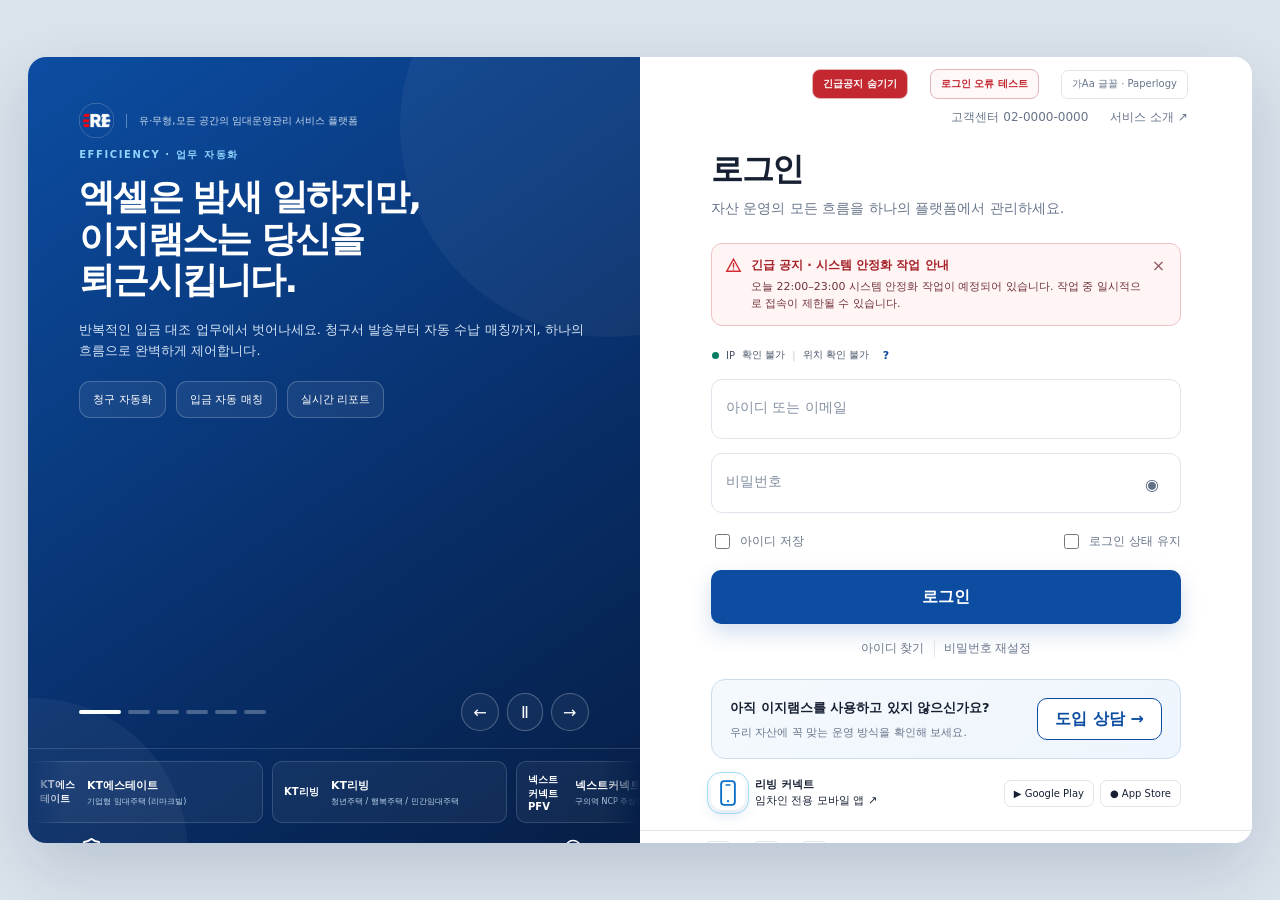
==== commit 01b120f6: "Link customer success showcase" ====
--- a/index.html
+++ b/index.html
@@ -1746,7 +1746,7 @@
                             <div class="references-title"><span class="trust-icon" aria-hidden="true"><img
                                         src="./images/icons/shield-check.svg" alt=""></span>
                                 <div class="references-label"><span>업계 선두주자들이 함께하고 있습니다.</span><a
-                                        class="references-text-link" href="https://ezrems-login-admin.pages.dev/client_report.html"
+                                        class="references-text-link" href="https://ezrems-login-admin.pages.dev/customres"
                                         target="_blank" rel="noopener noreferrer">전체 성공 사례 보기 →</a></div>
                             </div>
                             <div class="references-settings">
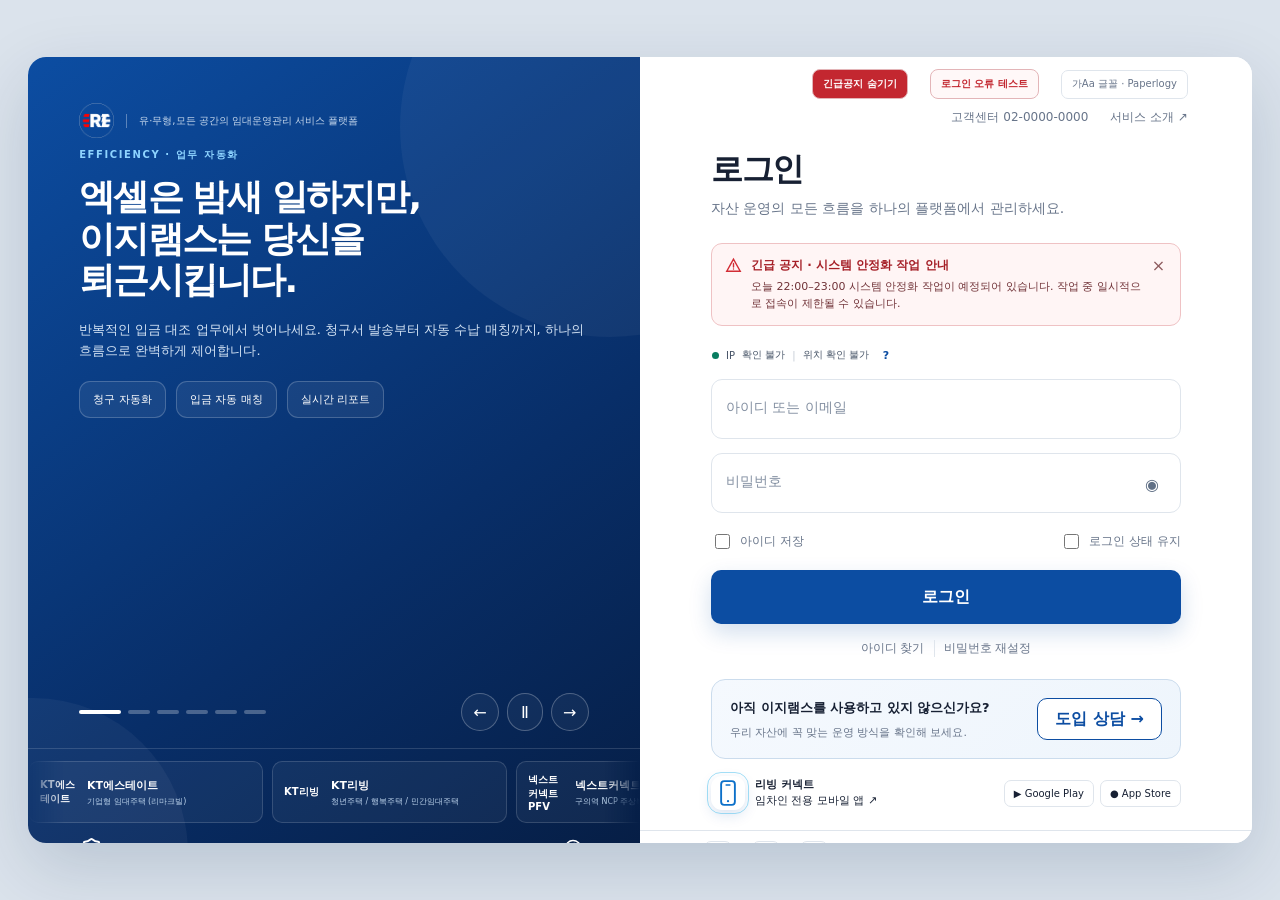
==== commit 5354d352: "Move customer showcase to login site" ====
--- a/index.html
+++ b/index.html
@@ -1746,8 +1746,7 @@
                             <div class="references-title"><span class="trust-icon" aria-hidden="true"><img
                                         src="./images/icons/shield-check.svg" alt=""></span>
                                 <div class="references-label"><span>업계 선두주자들이 함께하고 있습니다.</span><a
-                                        class="references-text-link" href="https://ezrems-login-admin.pages.dev/customres"
-                                        target="_blank" rel="noopener noreferrer">전체 성공 사례 보기 →</a></div>
+                                        class="references-text-link" href="./customers/">전체 성공 사례 보기 →</a></div>
                             </div>
                             <div class="references-settings">
                             <button class="theme-button has-tooltip" id="themeButton" type="button"
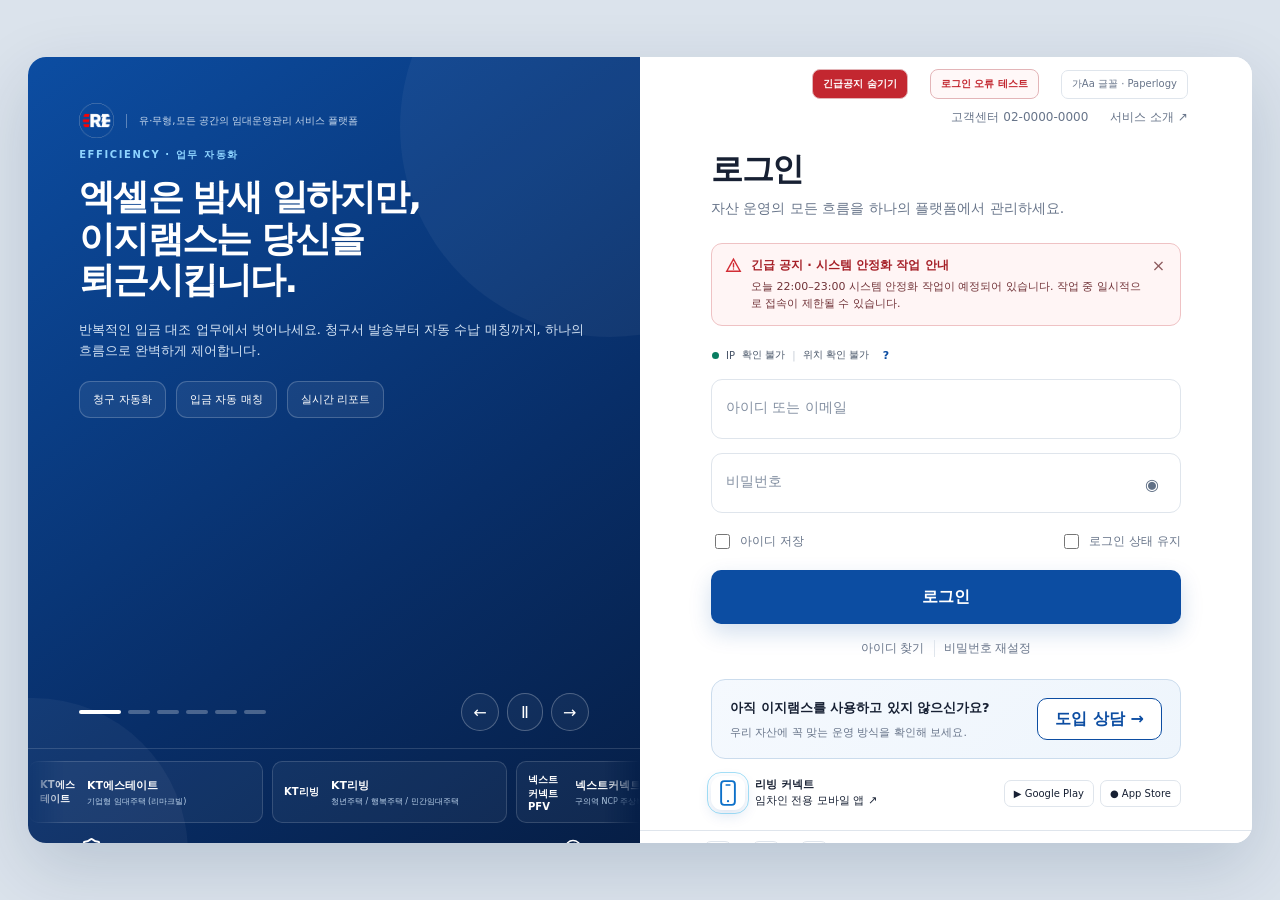
==== commit 75e8a1cf: "Open customer showcase in new tab" ====
--- a/index.html
+++ b/index.html
@@ -1746,7 +1746,8 @@
                             <div class="references-title"><span class="trust-icon" aria-hidden="true"><img
                                         src="./images/icons/shield-check.svg" alt=""></span>
                                 <div class="references-label"><span>업계 선두주자들이 함께하고 있습니다.</span><a
-                                        class="references-text-link" href="./customers/">전체 성공 사례 보기 →</a></div>
+                                        class="references-text-link" href="./customers/" target="_blank"
+                                        rel="noopener noreferrer">전체 성공 사례 보기 →</a></div>
                             </div>
                             <div class="references-settings">
                             <button class="theme-button has-tooltip" id="themeButton" type="button"
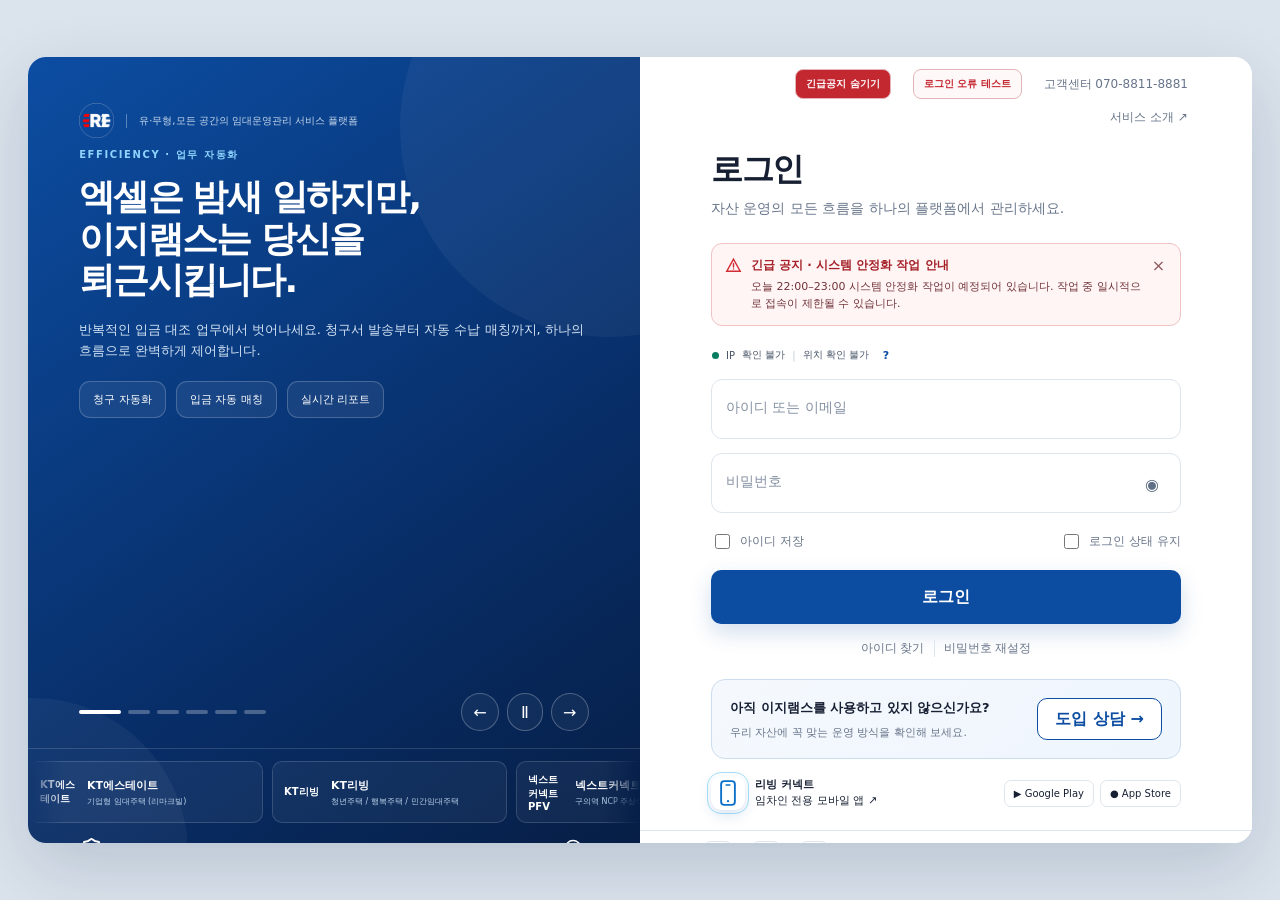
==== commit f1a63ece: "Add local theme preferences and account recovery screens" ====
--- a/index.html
+++ b/index.html
@@ -5,6 +5,8 @@
     <meta charset="utf-8">
     <meta name="viewport" content="width=device-width,initial-scale=1">
     <title>ezREMS Login Renewal V4 · Standalone</title>
+    <link rel="stylesheet" href="./css/user-settings.css">
+    <link rel="stylesheet" href="./css/password-reset.css">
     <!-- 외부 연동 · 웹폰트: jsDelivr의 Paperlogy를 사용하며, 실패하면 CSS의 시스템 폰트 순서로 대체합니다. -->
     <link rel="stylesheet" href="https://cdn.jsdelivr.net/gh/fonts-archive/Paperlogy/subsets/Paperlogy-dynamic-subset.css">
     <style>
@@ -1096,7 +1098,7 @@
             padding: 0 clamp(28px, 4vw, 62px) 9px;
             color: #9dc7ee;
             font-size: 9px;
-            font-weight: 800;
+            font-weight: 400;
             letter-spacing: .15em
         }
 
@@ -1290,7 +1292,7 @@
         .references-text-link {
             color: #fff;
             font-size: 9px;
-            font-weight: 800;
+            font-weight: 400;
             letter-spacing: 0;
             text-decoration: underline;
             text-decoration-color: #ffffff70;
@@ -1766,9 +1768,18 @@
                                 </fieldset>
                                 <fieldset class="background-theme-settings">
                                     <legend>배경 이미지 테마</legend>
-                                    <label for="backgroundThemeSelect" class="theme-select-label">등록된 테마 선택</label>
+                                    <label class="layout-option"><input type="radio" name="backgroundSource" value="registered" checked><span>등록된 테마 선택</span></label>
+                                    <div id="registeredThemeSettings">
+                                    <label for="backgroundThemeSelect" class="theme-select-label">등록된 테마</label>
                                     <select id="backgroundThemeSelect" disabled><option value="">관리자 기본 테마</option></select>
                                     <small id="backgroundThemeHelp">테마 데이터를 불러오는 중입니다.</small>
+                                    </div>
+                                    <label class="layout-option"><input type="radio" name="backgroundSource" value="user"><span>사용자 설정 테마</span></label>
+                                    <div id="customThemeSettings" hidden>
+                                        <button type="button" class="user-settings-entry" id="userSettingsButton" aria-haspopup="dialog" aria-controls="userSettingsDialog">사용자 설정</button>
+                                        <small class="theme-source-help">직접 선택한 배경 이미지를 사용합니다. 이미지가 없으면 패널은 기본 파란색, 전체 페이지는 기본 회색 배경으로 표시됩니다.</small>
+                                    </div>
+                                    <small id="backgroundSourceStatus" class="theme-source-help" role="status">선택한 테마는 이 브라우저에만 저장됩니다.</small>
                                 </fieldset>
                             </div>
                             </div>
@@ -1782,6 +1793,7 @@
                         <button class="emergency-test has-tooltip tooltip-bottom" id="loginErrorTest"
                             type="button" aria-expanded="false" aria-controls="loginError"
                             data-tooltip="아이디·비밀번호 오류 메시지를 표시하거나 숨깁니다.">로그인 오류 테스트</button>
+                        <!-- 로그인 상단 글꼴 선택 UI: 필요 시 주석을 해제하여 다시 표시합니다.
                         <div class="font-picker"><button class="font-button has-tooltip tooltip-bottom" id="fontButton"
                                 type="button" aria-expanded="false" aria-controls="fontMenu"
                                 data-tooltip="화면에 적용할 한글 글꼴을 선택합니다.">가Aa 글꼴 · Paperlogy</button>
@@ -1800,8 +1812,10 @@
                                 <li><button type="button" data-font="system">시스템 기본 글꼴<small>기기 환경에 최적화된 기본
                                             서체</small></button></li>
                             </ul>
-                        </div><a class="has-tooltip tooltip-bottom" href="#" data-tooltip="로그인 및 서비스 이용 문의">고객센터
-                            02-0000-0000</a><a class="has-tooltip tooltip-bottom" href="#"
+                        </div>
+                        -->
+                        <a class="has-tooltip tooltip-bottom" href="#" data-tooltip="로그인 및 서비스 이용 문의">고객센터
+                            070-8811-8881</a><a class="has-tooltip tooltip-bottom" href="https://www.ezrems.com/" target="_blank" rel="noopener noreferrer"
                             data-tooltip="이지램스 서비스 소개를 확인합니다.">서비스 소개 ↗</a>
                     </nav>
                     <div class="accessmain">
@@ -1841,8 +1855,27 @@
                                             type="checkbox">로그인 상태 유지</label></div><button class="loginbtn" id="login"
                                     type="submit">로그인</button>
                             </form>
-                            <div class="recover"><button type="button" class="help">아이디 찾기</button><button type="button"
-                                    class="help">비밀번호 재설정</button></div>
+                            <div class="recover"><button type="button" id="findIdButton" aria-controls="passwordResetView">아이디 찾기</button><button type="button"
+                                    id="passwordResetButton" aria-controls="passwordResetView">비밀번호 재설정</button></div>
+                            <section id="passwordResetView" aria-labelledby="passwordResetTitle" hidden>
+                                <form id="passwordResetForm" novalidate>
+                                    <div id="recoveryNameGroup" hidden>
+                                        <div class="reset-field">
+                                            <img src="./images/icons/user-round.svg" alt="" aria-hidden="true">
+                                            <input id="recoveryName" name="name" autocomplete="name" placeholder="이름 입력" aria-label="이름 입력" aria-describedby="recoveryNameError" required disabled>
+                                        </div>
+                                        <p class="error" id="recoveryNameError" role="alert"></p>
+                                    </div>
+                                    <div class="reset-field">
+                                        <img src="./images/icons/mail.svg" alt="" aria-hidden="true">
+                                        <input id="resetUsername" name="email" type="email" autocomplete="email" placeholder="이메일 주소 입력" aria-label="이메일 주소 입력" aria-describedby="resetUsernameError" required>
+                                    </div>
+                                    <p class="error" id="resetUsernameError" role="alert"></p>
+                                    <button class="loginbtn" type="submit">인증코드 발송</button>
+                                    <p class="reset-status" id="resetStatus" role="status" hidden></p>
+                                </form>
+                                <div class="recover"><button type="button" id="backToLogin">로그인으로 돌아가기</button></div>
+                            </section>
                             <div class="cta">
                                 <p><b>아직 이지램스를 사용하고 있지 않으신가요?</b><span>우리 자산에 꼭 맞는 운영 방식을 확인해 보세요.</span></p><button
                                     class="ctabtn consult" type="button">도입 상담 →</button>
@@ -1880,7 +1913,7 @@
                                         <path d="M12 3 5 6v5c0 4.6 2.8 8 7 10 4.2-2 7-5.4 7-10V6l-7-3Z" />
                                         <path d="m9 12 2 2 4-5" />
                                     </svg></a></nav>
-                            <div class="footer-links"><a href="#">이용약관</a><a href="#"><b>개인정보처리방침</b></a></div>
+                            <div class="footer-links"><a href="https://www.ezrems.com/info_2.html" target="_blank" rel="noopener noreferrer">이용약관</a><a href="https://www.ezrems.com/info_1.html" target="_blank" rel="noopener noreferrer"><b>개인정보처리방침</b></a></div>
                         </div>
                         <div class="footer-right"><span>© 2026 ZEONS, Inc.</span>
 
@@ -1968,11 +2001,14 @@
     <script>
         const fontOptions = { paperlogy: { label: 'Paperlogy', stack: '"Paperlogy",Pretendard,"Noto Sans KR",system-ui,sans-serif' }, pretendard: { label: 'Pretendard', stack: 'Pretendard,"Noto Sans KR",system-ui,sans-serif' }, noto: { label: 'Noto Sans KR', stack: '"Noto Sans KR",Pretendard,system-ui,sans-serif' }, suit: { label: 'SUIT', stack: 'SUIT,Pretendard,"Noto Sans KR",system-ui,sans-serif' }, spoqa: { label: 'Spoqa Han Sans Neo', stack: '"Spoqa Han Sans Neo",Pretendard,"Noto Sans KR",system-ui,sans-serif' }, ibm: { label: 'IBM Plex Sans KR', stack: '"IBM Plex Sans KR",Pretendard,"Noto Sans KR",system-ui,sans-serif' }, system: { label: '시스템 기본', stack: 'system-ui,"Malgun Gothic",sans-serif' } };
         const fontButton = document.querySelector('#fontButton'), fontMenu = document.querySelector('#fontMenu');
-        const applyFont = key => { const selectedKey = fontOptions[key] ? key : 'paperlogy', option = fontOptions[selectedKey]; document.documentElement.style.setProperty('--ui-font', option.stack); fontButton.textContent = `가Aa 글꼴 · ${option.label}`; fontMenu.querySelectorAll('[data-font]').forEach(button => button.classList.toggle('active', button.dataset.font === selectedKey)); try { localStorage.setItem('ezrems-ui-font', selectedKey) } catch (error) { } };
+        let activeFont = 'paperlogy';
+        const applyFont = key => { const selectedKey = fontOptions[key] ? key : 'paperlogy', option = fontOptions[selectedKey]; activeFont = selectedKey; document.documentElement.style.setProperty('--ui-font', option.stack); if (fontButton) fontButton.textContent = `가Aa 글꼴 · ${option.label}`; fontMenu?.querySelectorAll('[data-font]').forEach(button => button.classList.toggle('active', button.dataset.font === selectedKey)); try { localStorage.setItem('ezrems-ui-font', selectedKey) } catch (error) { } };
         let savedFont = 'paperlogy'; try { savedFont = localStorage.getItem('ezrems-ui-font') || 'paperlogy' } catch (error) { } applyFont(savedFont);
+        if (fontButton && fontMenu) {
         fontButton.addEventListener('click', () => { const open = !fontMenu.classList.contains('show'); fontMenu.classList.toggle('show', open); fontButton.setAttribute('aria-expanded', String(open)) });
         fontMenu.querySelectorAll('[data-font]').forEach(button => button.addEventListener('click', () => { applyFont(button.dataset.font); fontMenu.classList.remove('show'); fontButton.setAttribute('aria-expanded', 'false'); fontButton.focus() }));
         document.addEventListener('click', event => { if (!event.target.closest('.font-picker')) { fontMenu.classList.remove('show'); fontButton.setAttribute('aria-expanded', 'false') } }); document.addEventListener('keydown', event => { if (event.key === 'Escape') { fontMenu.classList.remove('show'); fontButton.setAttribute('aria-expanded', 'false') } });
+        }
         const emergencyTest = document.querySelector('#emergencyTest'), emergencyNotice = document.querySelector('#emergencyNotice'), emergencyClose = document.querySelector('#emergencyClose'), emergencyTitle = document.querySelector('#emergencyTitle'), emergencyMessage = document.querySelector('#emergencyMessage'); let emergencyData = null; const setEmergencyVisible = visible => { emergencyNotice.hidden = !visible; emergencyTest.setAttribute('aria-expanded', String(visible)); emergencyTest.textContent = visible ? '긴급공지 숨기기' : '긴급공지 테스트' }; const renderEmergency = data => { if (!data || !data.message) return false; emergencyData = data; emergencyTitle.textContent = [data.label, data.title].filter(Boolean).join(' · '); emergencyMessage.textContent = data.message; setEmergencyVisible(data.enabled === true); return true }; const loadEmergencyNotice = async () => { try { const response = await fetch(`${CONTENT_BASE}/emergency-notice`, { cache: 'no-store' }); if (!response.ok) throw new Error('emergency notice unavailable'); const data = await response.json(); if (!renderEmergency(data)) throw new Error('emergency notice empty') } catch (error) { if (!renderEmergency(window.EZREMS_EMERGENCY_NOTICE_FALLBACK || null)) { emergencyTest.hidden = true; setEmergencyVisible(false) } } }; emergencyTest.addEventListener('click', () => { if (emergencyData) setEmergencyVisible(emergencyNotice.hidden) }); emergencyClose.addEventListener('click', () => { setEmergencyVisible(false); emergencyTest.focus() }); loadEmergencyNotice();
         const clientTrack = document.querySelector('#clientTrack'), clientMarquee = clientTrack.closest('.marquee'), clientTooltip = document.createElement('div'); clientTooltip.className = 'client-floating-tooltip'; clientTooltip.setAttribute('role', 'tooltip'); document.body.appendChild(clientTooltip); let activeClientCard = null; const showClientTooltip = card => { const text = card?.dataset.clientTooltip; if (!text) return; activeClientCard = card; clientTooltip.textContent = text; clientTooltip.classList.add('show'); clientTooltip.classList.remove('below'); const cardRect = card.getBoundingClientRect(), tipRect = clientTooltip.getBoundingClientRect(), left = Math.max(tipRect.width / 2 + 10, Math.min(innerWidth - tipRect.width / 2 - 10, cardRect.left + cardRect.width / 2)); let top = cardRect.top - tipRect.height - 10; if (top < 8) { top = cardRect.bottom + 10; clientTooltip.classList.add('below') } clientTooltip.style.left = `${left}px`; clientTooltip.style.top = `${top}px` }; const hideClientTooltip = () => { activeClientCard = null; clientTooltip.classList.remove('show') }; clientTrack.addEventListener('pointerover', event => { const card = event.target.closest('.client-card'); if (card) showClientTooltip(card) }); clientTrack.addEventListener('pointerout', event => { const from = event.target.closest('.client-card'), to = event.relatedTarget?.closest?.('.client-card'); if (from && from !== to) hideClientTooltip() }); clientTrack.addEventListener('focusin', event => { const card = event.target.closest('.client-card'); if (card) showClientTooltip(card) }); clientTrack.addEventListener('focusout', hideClientTooltip); addEventListener('scroll', () => { if (activeClientCard) showClientTooltip(activeClientCard) }, { passive: true });
         let clientDragPointer = null, clientDragStartX = 0, clientDragStartOffset = 0, clientDragOffset = 0;
@@ -1984,6 +2020,8 @@
     </script>
     <!-- 로컬 화면 설정 모듈: 외부 서버가 아니라 같은 login/js 폴더에서 불러옵니다. -->
     <script src="./js/layout-settings.js"></script>
+    <script src="./js/user-settings.js"></script>
+    <script src="./js/password-reset.js"></script>
 </body>
 
 </html>
--- a/css/user-settings.css
+++ b/css/user-settings.css
@@ -0,0 +1,47 @@
+.user-settings-entry { width:100%; margin-top:16px; padding:12px; display:flex; justify-content:space-between; border:1px solid var(--line); border-radius:8px; background:var(--soft); color:var(--blue); font-weight:700; cursor:pointer }
+.theme-source-help { display:block; margin-top:8px; color:var(--muted); font-size:10px; line-height:1.6 }
+#registeredThemeSettings,#customThemeSettings { padding:4px 0 12px 10px }
+#customThemeSettings .user-settings-entry { margin-top:0 }
+html[data-user-panel] .marketing { background-image:linear-gradient(#04142b88,#041f4aaa),var(--user-panel-image) !important; background-size:cover; background-position:center !important }
+html[data-user-panel] .marketing.card-background .slides,
+html[data-user-panel-default] .marketing.card-background .slides { background-image:none !important; background-color:transparent; box-shadow:none }
+html[data-user-panel-default] .marketing { background-image:linear-gradient(145deg, #0c4da2, #082e68 60%, #061d43) !important }
+html[data-user-page-default] .canvas { background-image:none !important; background-color:#dbe3ec }
+html[data-user-page] .canvas { background-image:var(--user-page-image) !important; background-position:center !important }
+.user-settings-dialog { position:fixed; inset:auto 0 0; margin:0 auto; width:min(760px,100%); max-width:100%; max-height:90dvh; padding:0; border:0; border-radius:24px 24px 0 0; background:#fff; color:var(--ink); box-shadow:0 -16px 70px #071b342b; overflow:auto; overscroll-behavior:contain; font:inherit }
+.user-settings-dialog[open] { animation:settings-rise .3s ease-out }
+.user-settings-dialog::backdrop { background:#071b3470 }
+@keyframes settings-rise { from { transform:translateY(100%); opacity:.5 } to { transform:translateY(0); opacity:1 } }
+.user-settings-content { padding:12px 28px max(24px,env(safe-area-inset-bottom)) }
+.settings-handle { width:40px; height:4px; margin:0 auto 20px; border-radius:4px; background:#cbd5e1 }
+.settings-heading { display:flex; align-items:center; justify-content:space-between; gap:16px }
+.settings-heading h2 { margin:0; font-size:22px }
+.user-settings-dialog button,.user-settings-dialog select { font:inherit; cursor:pointer }
+.user-settings-dialog #closeUserSettings,.user-settings-dialog #resetUserSettings,.user-settings-dialog #saveUserSettings { font-size:13px }
+.user-settings-dialog button { min-height:40px; padding:9px 14px; border:1px solid var(--line); border-radius:9px; background:#fff; color:var(--ink) }
+.user-settings-dialog button:focus-visible,.user-settings-dialog select:focus-visible,.user-settings-dialog input:focus-visible { outline:3px solid #3781d9; outline-offset:3px }
+.settings-notice { padding:14px 16px; border-radius:12px; background:#eef5ff; color:#234c7a; font-size:12px; line-height:1.7; margin:18px 0 }
+.settings-grid { display:grid; grid-template-columns:1fr 1fr; gap:16px }
+.settings-image { min-width:0; margin:0; padding:16px; border:1px solid var(--line); border-radius:14px }
+.settings-image legend { padding:0 5px; font-size:14px; font-weight:700 }
+.settings-preview { height:112px; display:grid; place-items:center; margin-bottom:12px; border-radius:8px; background:#f3f6fa; color:var(--muted); font-size:12px; overflow:hidden }
+.settings-preview img { width:100%; height:100%; object-fit:cover }
+#panelPreview.is-default { background:linear-gradient(145deg, #0c4da2, #082e68 60%, #061d43); color:white }
+#pagePreview.is-default { background:#dbe3ec; color:var(--ink) }
+.settings-image input { display:block; width:100%; font-size:11px; margin:10px 0 }
+.settings-image button { font-size:12px; width:100% }
+.settings-font { display:block; margin:22px 0 8px; font-size:14px; font-weight:700 }
+#userFont { width:100%; border:1px solid var(--line); border-radius:9px; padding:12px; background:white; color:var(--ink); font-size:13px }
+.settings-font-preview { border-radius:10px; padding:16px; background:var(--soft); font-size:13px; line-height:1.6; margin-top:10px }
+.settings-help { color:var(--muted); font-size:11px; line-height:1.6 }
+.settings-status { min-height:20px; font-size:12px; color:var(--blue); line-height:1.6 }
+.settings-status[data-error] { color:#b42318 }
+.settings-actions { display:flex; justify-content:space-between; gap:12px; border-top:1px solid var(--line); padding-top:16px }
+.settings-actions .settings-save { background:var(--blue); color:white; border-color:var(--blue); font-weight:700 }
+.user-settings-dialog button:disabled { opacity:.5; cursor:wait }
+@media(max-width:540px) { .user-settings-content { padding-left:18px; padding-right:18px } .settings-grid { grid-template-columns:1fr } .settings-preview { height:90px } }
+@media(prefers-reduced-motion:reduce) { .user-settings-dialog[open] { animation:none } }
+.utility .references-settings { position:relative; margin:0 }
+.utility .references-settings .theme-button img { filter:none }
+.utility .references-settings .theme-button:focus-visible { outline-color:var(--blue) }
+.utility .layout-panel { top:calc(100% + 10px); bottom:auto; right:auto; left:0; text-align:left }
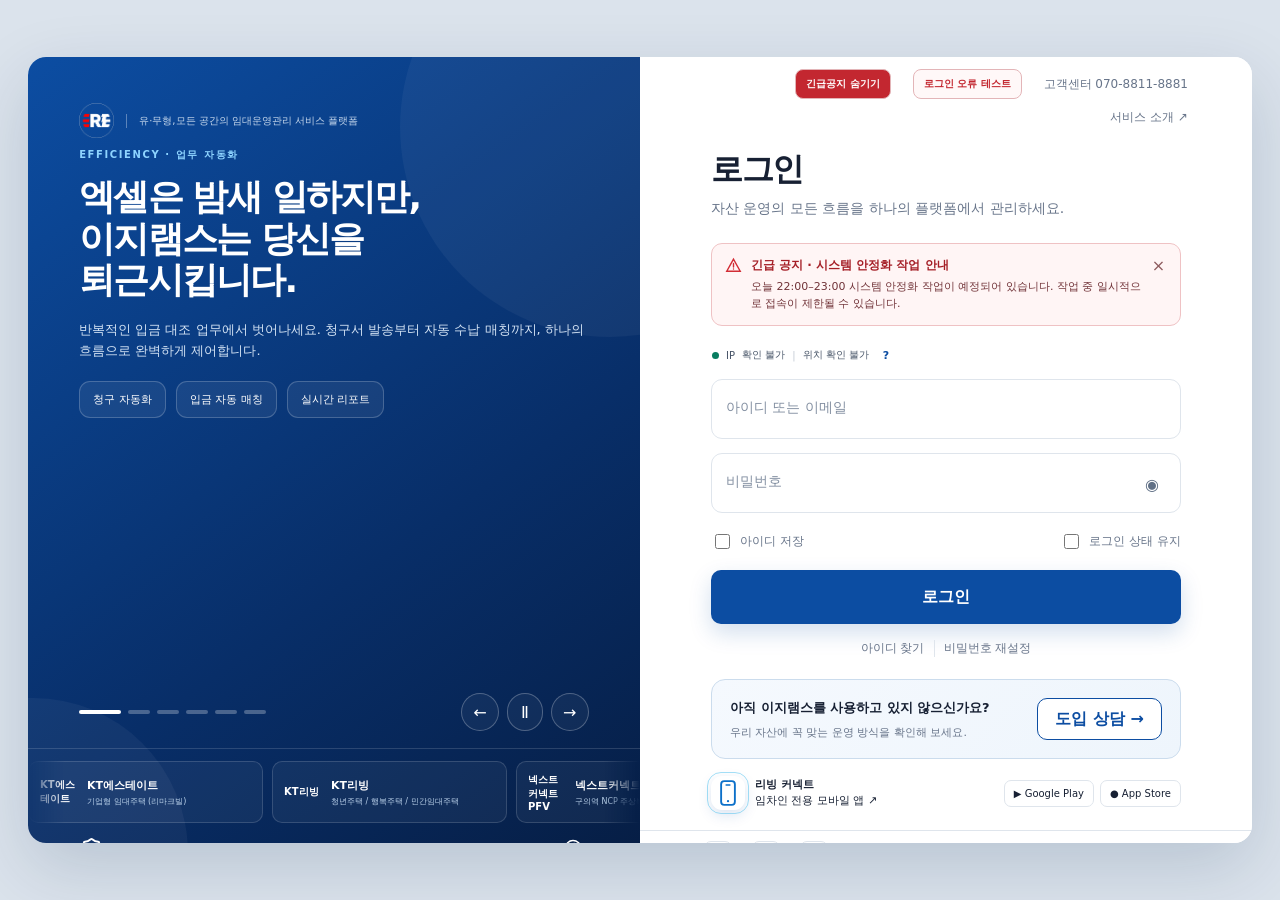
==== commit 152a17fe: "Connect consultation form" ====
--- a/index.html
+++ b/index.html
@@ -685,13 +685,18 @@
             font-size: 11px !important
         }
 
-        .modal button {
+        .modal button,
+        .modal .confirm-link {
             width: 100%;
             height: 44px;
             border: 0;
             border-radius: 9px;
             background: var(--blue);
             color: white;
+            display: flex;
+            align-items: center;
+            justify-content: center;
+            text-decoration: none;
             font-weight: 700;
             cursor: pointer
         }
@@ -1926,10 +1931,11 @@
     <div class="toast" id="toast" role="status">✓ 로그인 요청을 확인했습니다. (데모)</div>
     <div class="modalback" id="modal" role="dialog" aria-modal="true" aria-labelledby="modalTitle">
         <div class="modal"><span class="kicker">FREE CONSULTING</span>
-            <h3 id="modalTitle">1:1 무료 도입 컨설팅</h3>
+            <h3 id="modalTitle">1:1 도입 컨설팅</h3>
             <p>운영 중인 자산 유형과 고민을 알려주시면 이지램스 전문가가 적합한 도입 방식을 안내합니다.</p>
-            <p class="modalnote">라이브 목업에서는 개인정보를 수집하지 않습니다. 실제 구현 시 개인정보 수집 동의와 상담 신청 폼을 연결합니다.</p><button
-                id="close">확인</button>
+            <p class="modalnote">확인을 누르면 Google Forms 상담 신청 페이지가 새 창으로 열립니다. 신청 페이지의 개인정보 수집·이용 내용을 확인해 주세요.</p><a
+                class="confirm-link" id="close" href="https://docs.google.com/forms/d/e/1FAIpQLSdOO18akLULTgK-XD6x8gj6WgpFNXiW2z_m3AC2mVgXUVUDGA/viewform"
+                target="_blank" rel="noopener noreferrer">확인</a>
         </div>
     </div>
     <!-- 로컬 폴백 데이터: Cloudflare 콘텐츠 API 장애 시 마지막 안전 화면을 구성합니다. -->
@@ -1996,7 +2002,7 @@
         const viewport = document.querySelector('#viewport'), prevBtn = document.querySelector('#prev'), nextBtn = document.querySelector('#next'), pauseBtn = document.querySelector('#pause'), formEl = document.querySelector('#form'), uidEl = document.querySelector('#uid'), pwEl = document.querySelector('#pw'), uidErr = document.querySelector('#uiderr'), pwErr = document.querySelector('#pwerr'), eyeBtn = document.querySelector('#eye'), loginBtn = document.querySelector('#login'), toastEl = document.querySelector('#toast'); let current = 0, playing = !matchMedia('(prefers-reduced-motion: reduce)').matches, timer; const marketingPanel = document.querySelector('.marketing'), pageCanvas = document.querySelector('.canvas'); function applyPageBackground() { const page = marketingBackground.pageBackground || {}, path = String(page.image || '').trim(), position = ['center', 'top', 'bottom', 'left', 'right'].includes(page.position) ? page.position : 'center'; pageCanvas.style.removeProperty('background-image'); pageCanvas.style.backgroundPosition = position; pageCanvas.removeAttribute('aria-label'); if (!path) return; const overlay = Math.max(0, Math.min(.65, Number(page.overlay) || 0)), url = contentAssetUrl(path); pageCanvas.style.backgroundImage = `linear-gradient(rgba(7,27,52,${overlay}),rgba(7,27,52,${overlay})),url("${url}")`; if (page.alt) pageCanvas.setAttribute('aria-label', page.alt) } function applyMarketingBackground() { applyPageBackground(); const path = String(marketingBackground.image || '').trim(), mode = marketingBackground.mode === 'card' ? 'card' : 'panel', position = ['center', 'top', 'bottom', 'left', 'right'].includes(marketingBackground.position) ? marketingBackground.position : 'center'; marketingPanel.classList.remove('has-background', 'card-background'); marketingPanel.style.removeProperty('background-image'); marketingPanel.style.removeProperty('background-position'); slidesRoot.style.removeProperty('background-image'); slidesRoot.style.removeProperty('background-position'); if (!path) { marketingPanel.removeAttribute('aria-label'); return } const overlay = Math.max(.2, Math.min(.85, Number(marketingBackground.overlay) || .45)), url = contentAssetUrl(path), background = `linear-gradient(rgba(4,20,43,${overlay}),rgba(4,31,74,${Math.min(.92, overlay + .12)})),url("${url}")`; if (mode === 'card') { marketingPanel.classList.add('card-background'); slidesRoot.style.backgroundImage = background; slidesRoot.style.backgroundPosition = position } else { marketingPanel.classList.add('has-background'); marketingPanel.style.backgroundImage = background; marketingPanel.style.backgroundPosition = position } if (marketingBackground.alt) marketingPanel.setAttribute('aria-label', marketingBackground.alt); else marketingPanel.removeAttribute('aria-label') } function show(n) { if (!slides.length) return; current = (n + slides.length) % slides.length; slides.forEach((s, i) => s.classList.toggle('active', i === current)); dots.forEach((d, i) => d.classList.toggle('active', i === current)); applyMarketingBackground(); restart() } function restart() { clearInterval(timer); if (playing && slides.length > 1) timer = setInterval(() => show(current + 1), 6000) } prevBtn.onclick = () => show(current - 1); nextBtn.onclick = () => show(current + 1); pauseBtn.onclick = () => { playing = !playing; pauseBtn.textContent = playing ? 'Ⅱ' : '▶'; pauseBtn.setAttribute('aria-label', playing ? '자동 재생 일시정지' : '자동 재생 시작'); restart() };
         const applyChipLayouts = () => { document.querySelectorAll('.chip-list').forEach(list => { list.classList.remove('stacked'); void list.offsetWidth; list.classList.toggle('stacked', list.scrollWidth > list.clientWidth + 1) }) };
         const alignMarketingStart = () => { const slidesBox = document.querySelector('#slides'), loginTitle = document.querySelector('.content h2'); if (!slidesBox || !loginTitle) return; if (viewport.classList.contains('mobile') || innerWidth <= 850) { slidesBox.style.removeProperty('--slide-start'); applyChipLayouts(); return } const offset = Math.max(0, Math.round(loginTitle.getBoundingClientRect().top - slidesBox.getBoundingClientRect().top)); slidesBox.style.setProperty('--slide-start', `${offset}px`); applyChipLayouts() }; requestAnimationFrame(alignMarketingStart); addEventListener('resize', () => { alignMarketingStart(); setClientSlideSpeed() }); loadMarketingSlides();
-        eyeBtn.onclick = () => { let visible = pwEl.type === 'password'; pwEl.type = visible ? 'text' : 'password'; eyeBtn.textContent = visible ? '◌' : '◉'; eyeBtn.setAttribute('aria-label', visible ? '비밀번호 숨기기' : '비밀번호 표시') }; formEl.onsubmit = e => { e.preventDefault(); let ok = true;[[uidEl, uidErr], [pwEl, pwErr]].forEach(([f, m]) => { let bad = !f.value.trim(); f.classList.toggle('invalid', bad); m.classList.toggle('show', bad); if (bad) ok = false }); if (!ok) return; loginBtn.disabled = true; loginBtn.textContent = '안전하게 확인 중…'; setTimeout(() => { loginBtn.disabled = false; loginBtn.textContent = '로그인'; toastEl.classList.add('show'); setTimeout(() => toastEl.classList.remove('show'), 2600) }, 900) };[uidEl, pwEl].forEach((f, i) => f.oninput = () => { f.classList.remove('invalid');[uidErr, pwErr][i].classList.remove('show') }); const modal = document.querySelector('#modal'), closeBtn = document.querySelector('#close'); document.querySelectorAll('.consult,.help').forEach(b => b.onclick = () => { modal.classList.add('show'); closeBtn.focus() }); closeBtn.onclick = () => modal.classList.remove('show'); modal.onclick = e => { if (e.target === modal) modal.classList.remove('show') }; document.onkeydown = e => { if (e.key === 'Escape') modal.classList.remove('show') };
+        eyeBtn.onclick = () => { let visible = pwEl.type === 'password'; pwEl.type = visible ? 'text' : 'password'; eyeBtn.textContent = visible ? '◌' : '◉'; eyeBtn.setAttribute('aria-label', visible ? '비밀번호 숨기기' : '비밀번호 표시') }; formEl.onsubmit = e => { e.preventDefault(); let ok = true;[[uidEl, uidErr], [pwEl, pwErr]].forEach(([f, m]) => { let bad = !f.value.trim(); f.classList.toggle('invalid', bad); m.classList.toggle('show', bad); if (bad) ok = false }); if (!ok) return; loginBtn.disabled = true; loginBtn.textContent = '안전하게 확인 중…'; setTimeout(() => { loginBtn.disabled = false; loginBtn.textContent = '로그인'; toastEl.classList.add('show'); setTimeout(() => toastEl.classList.remove('show'), 2600) }, 900) };[uidEl, pwEl].forEach((f, i) => f.oninput = () => { f.classList.remove('invalid');[uidErr, pwErr][i].classList.remove('show') }); const modal = document.querySelector('#modal'), closeBtn = document.querySelector('#close'); document.querySelectorAll('.consult,.help').forEach(b => b.onclick = () => { modal.classList.add('show'); closeBtn.focus() }); closeBtn.addEventListener('click', () => modal.classList.remove('show')); modal.onclick = e => { if (e.target === modal) modal.classList.remove('show') }; document.onkeydown = e => { if (e.key === 'Escape') modal.classList.remove('show') };
     </script>
     <script>
         const fontOptions = { paperlogy: { label: 'Paperlogy', stack: '"Paperlogy",Pretendard,"Noto Sans KR",system-ui,sans-serif' }, pretendard: { label: 'Pretendard', stack: 'Pretendard,"Noto Sans KR",system-ui,sans-serif' }, noto: { label: 'Noto Sans KR', stack: '"Noto Sans KR",Pretendard,system-ui,sans-serif' }, suit: { label: 'SUIT', stack: 'SUIT,Pretendard,"Noto Sans KR",system-ui,sans-serif' }, spoqa: { label: 'Spoqa Han Sans Neo', stack: '"Spoqa Han Sans Neo",Pretendard,"Noto Sans KR",system-ui,sans-serif' }, ibm: { label: 'IBM Plex Sans KR', stack: '"IBM Plex Sans KR",Pretendard,"Noto Sans KR",system-ui,sans-serif' }, system: { label: '시스템 기본', stack: 'system-ui,"Malgun Gothic",sans-serif' } };
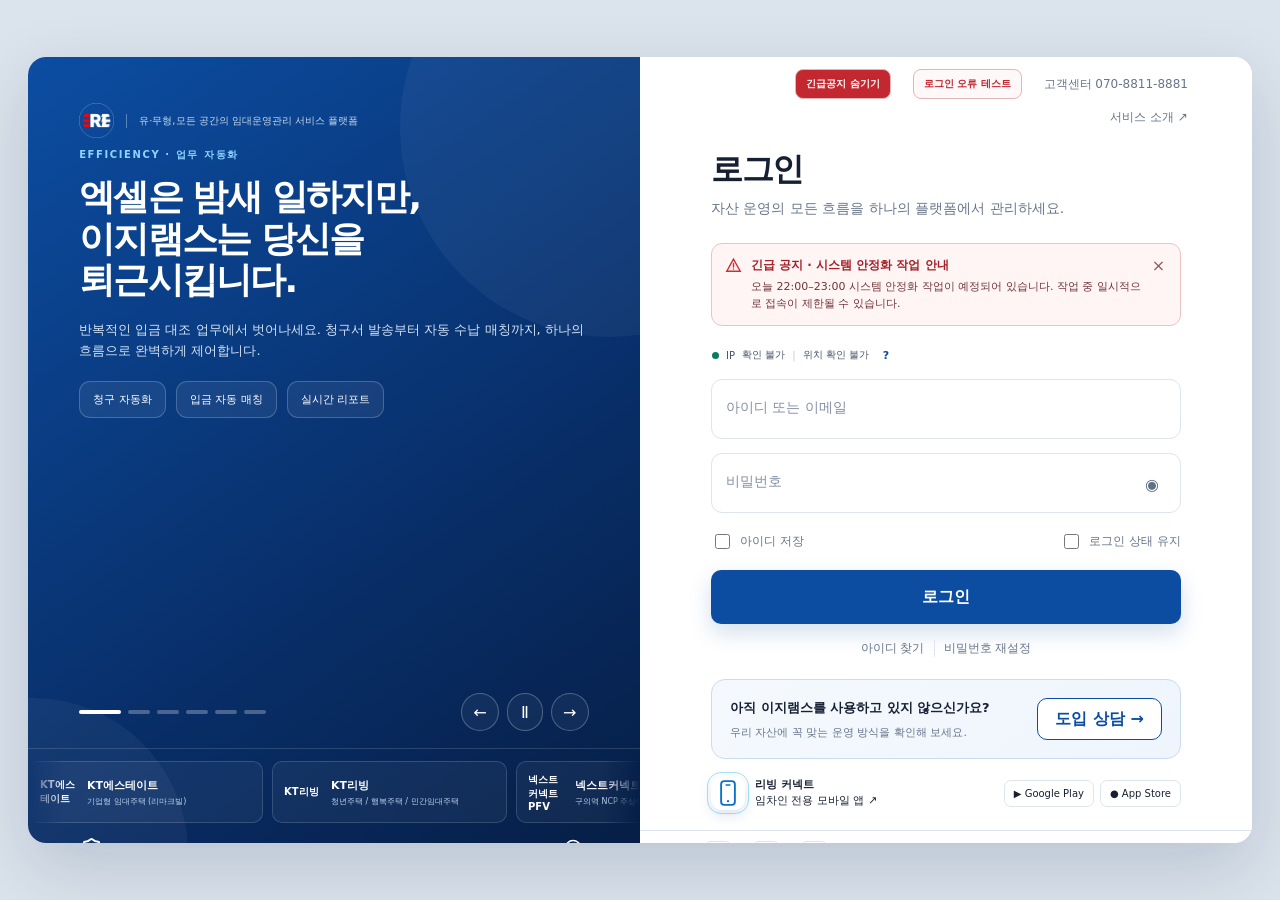
==== commit b41e126f: "Prevent mobile carousel controls overlap" ====
--- a/index.html
+++ b/index.html
@@ -1245,6 +1245,22 @@
         @media(max-width:850px) {
             .version4 {
                 display: block
+            }
+
+            .version4 .marketing {
+                display: grid;
+                grid-template-rows: auto minmax(170px, 1fr) auto;
+                min-height: 330px;
+                padding-bottom: 24px
+            }
+
+            .version4 .slides {
+                min-height: 170px
+            }
+
+            .version4 .controls {
+                flex-shrink: 0;
+                margin-top: 14px
             }
 
             .version4 .client-references {
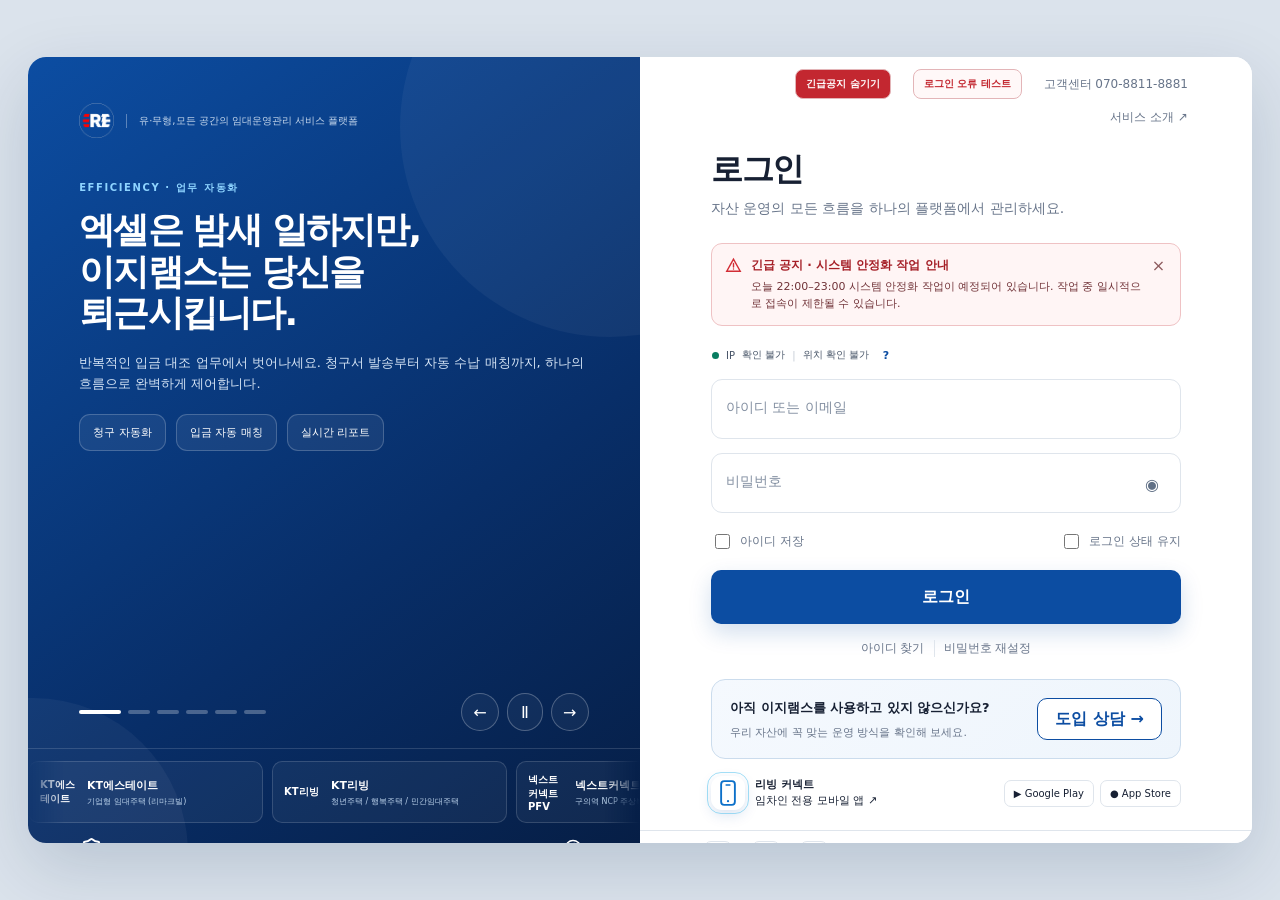
==== commit 2c16698a: "Show emergency notice attachments" ====
--- a/index.html
+++ b/index.html
@@ -1626,6 +1626,24 @@
 
         .emergency-close:hover {
             background: #f6dfe0
+        }
+
+        .emergency-attachment {
+            display: inline-flex;
+            max-width: calc(100% - 12px);
+            align-items: center;
+            gap: 5px;
+            margin-top: 7px;
+            color: #a51f28;
+            font-size: 11px;
+            font-weight: 700;
+            text-decoration: underline;
+            text-underline-offset: 2px;
+            overflow-wrap: anywhere
+        }
+
+        .emergency-attachment[hidden] {
+            display: none
         }
 
         .footer-left {
@@ -1849,7 +1867,7 @@
                                     <path d="M12 9v5m0 3h.01" stroke="currentColor" stroke-width="2"
                                         stroke-linecap="round" />
                                 </svg><b id="emergencyTitle">긴급 공지</b>
-                                <p id="emergencyMessage"></p><button class="emergency-close" id="emergencyClose"
+                                <p id="emergencyMessage"></p><a class="emergency-attachment" id="emergencyAttachment" target="_blank" rel="noopener noreferrer" hidden>📎 첨부파일 보기</a><button class="emergency-close" id="emergencyClose"
                                     type="button" aria-label="긴급 공지 닫기">×</button>
                             </aside>
                             <form id="form" novalidate>
@@ -2031,7 +2049,7 @@
         fontMenu.querySelectorAll('[data-font]').forEach(button => button.addEventListener('click', () => { applyFont(button.dataset.font); fontMenu.classList.remove('show'); fontButton.setAttribute('aria-expanded', 'false'); fontButton.focus() }));
         document.addEventListener('click', event => { if (!event.target.closest('.font-picker')) { fontMenu.classList.remove('show'); fontButton.setAttribute('aria-expanded', 'false') } }); document.addEventListener('keydown', event => { if (event.key === 'Escape') { fontMenu.classList.remove('show'); fontButton.setAttribute('aria-expanded', 'false') } });
         }
-        const emergencyTest = document.querySelector('#emergencyTest'), emergencyNotice = document.querySelector('#emergencyNotice'), emergencyClose = document.querySelector('#emergencyClose'), emergencyTitle = document.querySelector('#emergencyTitle'), emergencyMessage = document.querySelector('#emergencyMessage'); let emergencyData = null; const setEmergencyVisible = visible => { emergencyNotice.hidden = !visible; emergencyTest.setAttribute('aria-expanded', String(visible)); emergencyTest.textContent = visible ? '긴급공지 숨기기' : '긴급공지 테스트' }; const renderEmergency = data => { if (!data || !data.message) return false; emergencyData = data; emergencyTitle.textContent = [data.label, data.title].filter(Boolean).join(' · '); emergencyMessage.textContent = data.message; setEmergencyVisible(data.enabled === true); return true }; const loadEmergencyNotice = async () => { try { const response = await fetch(`${CONTENT_BASE}/emergency-notice`, { cache: 'no-store' }); if (!response.ok) throw new Error('emergency notice unavailable'); const data = await response.json(); if (!renderEmergency(data)) throw new Error('emergency notice empty') } catch (error) { if (!renderEmergency(window.EZREMS_EMERGENCY_NOTICE_FALLBACK || null)) { emergencyTest.hidden = true; setEmergencyVisible(false) } } }; emergencyTest.addEventListener('click', () => { if (emergencyData) setEmergencyVisible(emergencyNotice.hidden) }); emergencyClose.addEventListener('click', () => { setEmergencyVisible(false); emergencyTest.focus() }); loadEmergencyNotice();
+        const emergencyTest = document.querySelector('#emergencyTest'), emergencyNotice = document.querySelector('#emergencyNotice'), emergencyClose = document.querySelector('#emergencyClose'), emergencyTitle = document.querySelector('#emergencyTitle'), emergencyMessage = document.querySelector('#emergencyMessage'), emergencyAttachment = document.querySelector('#emergencyAttachment'); let emergencyData = null; const setEmergencyVisible = visible => { emergencyNotice.hidden = !visible; emergencyTest.setAttribute('aria-expanded', String(visible)); emergencyTest.textContent = visible ? '긴급공지 숨기기' : '긴급공지 테스트' }; const renderEmergency = data => { if (!data || !data.message) return false; emergencyData = data; emergencyTitle.textContent = [data.label, data.title].filter(Boolean).join(' · '); emergencyMessage.textContent = data.message; const attachment = data.attachment?.path ? data.attachment : null; emergencyAttachment.hidden = !attachment; emergencyAttachment.removeAttribute('href'); if (attachment) { emergencyAttachment.href = contentAssetUrl(attachment.path); emergencyAttachment.textContent = `📎 ${attachment.name || '첨부파일 보기'}` } setEmergencyVisible(data.enabled === true); return true }; const loadEmergencyNotice = async () => { try { const response = await fetch(`${CONTENT_BASE}/emergency-notice`, { cache: 'no-store' }); if (!response.ok) throw new Error('emergency notice unavailable'); const data = await response.json(); if (!renderEmergency(data)) throw new Error('emergency notice empty') } catch (error) { if (!renderEmergency(window.EZREMS_EMERGENCY_NOTICE_FALLBACK || null)) { emergencyTest.hidden = true; setEmergencyVisible(false) } } }; emergencyTest.addEventListener('click', () => { if (emergencyData) setEmergencyVisible(emergencyNotice.hidden) }); emergencyClose.addEventListener('click', () => { setEmergencyVisible(false); emergencyTest.focus() }); loadEmergencyNotice();
         const clientTrack = document.querySelector('#clientTrack'), clientMarquee = clientTrack.closest('.marquee'), clientTooltip = document.createElement('div'); clientTooltip.className = 'client-floating-tooltip'; clientTooltip.setAttribute('role', 'tooltip'); document.body.appendChild(clientTooltip); let activeClientCard = null; const showClientTooltip = card => { const text = card?.dataset.clientTooltip; if (!text) return; activeClientCard = card; clientTooltip.textContent = text; clientTooltip.classList.add('show'); clientTooltip.classList.remove('below'); const cardRect = card.getBoundingClientRect(), tipRect = clientTooltip.getBoundingClientRect(), left = Math.max(tipRect.width / 2 + 10, Math.min(innerWidth - tipRect.width / 2 - 10, cardRect.left + cardRect.width / 2)); let top = cardRect.top - tipRect.height - 10; if (top < 8) { top = cardRect.bottom + 10; clientTooltip.classList.add('below') } clientTooltip.style.left = `${left}px`; clientTooltip.style.top = `${top}px` }; const hideClientTooltip = () => { activeClientCard = null; clientTooltip.classList.remove('show') }; clientTrack.addEventListener('pointerover', event => { const card = event.target.closest('.client-card'); if (card) showClientTooltip(card) }); clientTrack.addEventListener('pointerout', event => { const from = event.target.closest('.client-card'), to = event.relatedTarget?.closest?.('.client-card'); if (from && from !== to) hideClientTooltip() }); clientTrack.addEventListener('focusin', event => { const card = event.target.closest('.client-card'); if (card) showClientTooltip(card) }); clientTrack.addEventListener('focusout', hideClientTooltip); addEventListener('scroll', () => { if (activeClientCard) showClientTooltip(activeClientCard) }, { passive: true });
         let clientDragPointer = null, clientDragStartX = 0, clientDragStartOffset = 0, clientDragOffset = 0;
         const normalizeClientDragOffset = value => { const group = clientTrack.querySelector('.marquee-group'), width = group?.getBoundingClientRect().width || 0; if (!width) return value; return ((value % width) + width) % width - width };
